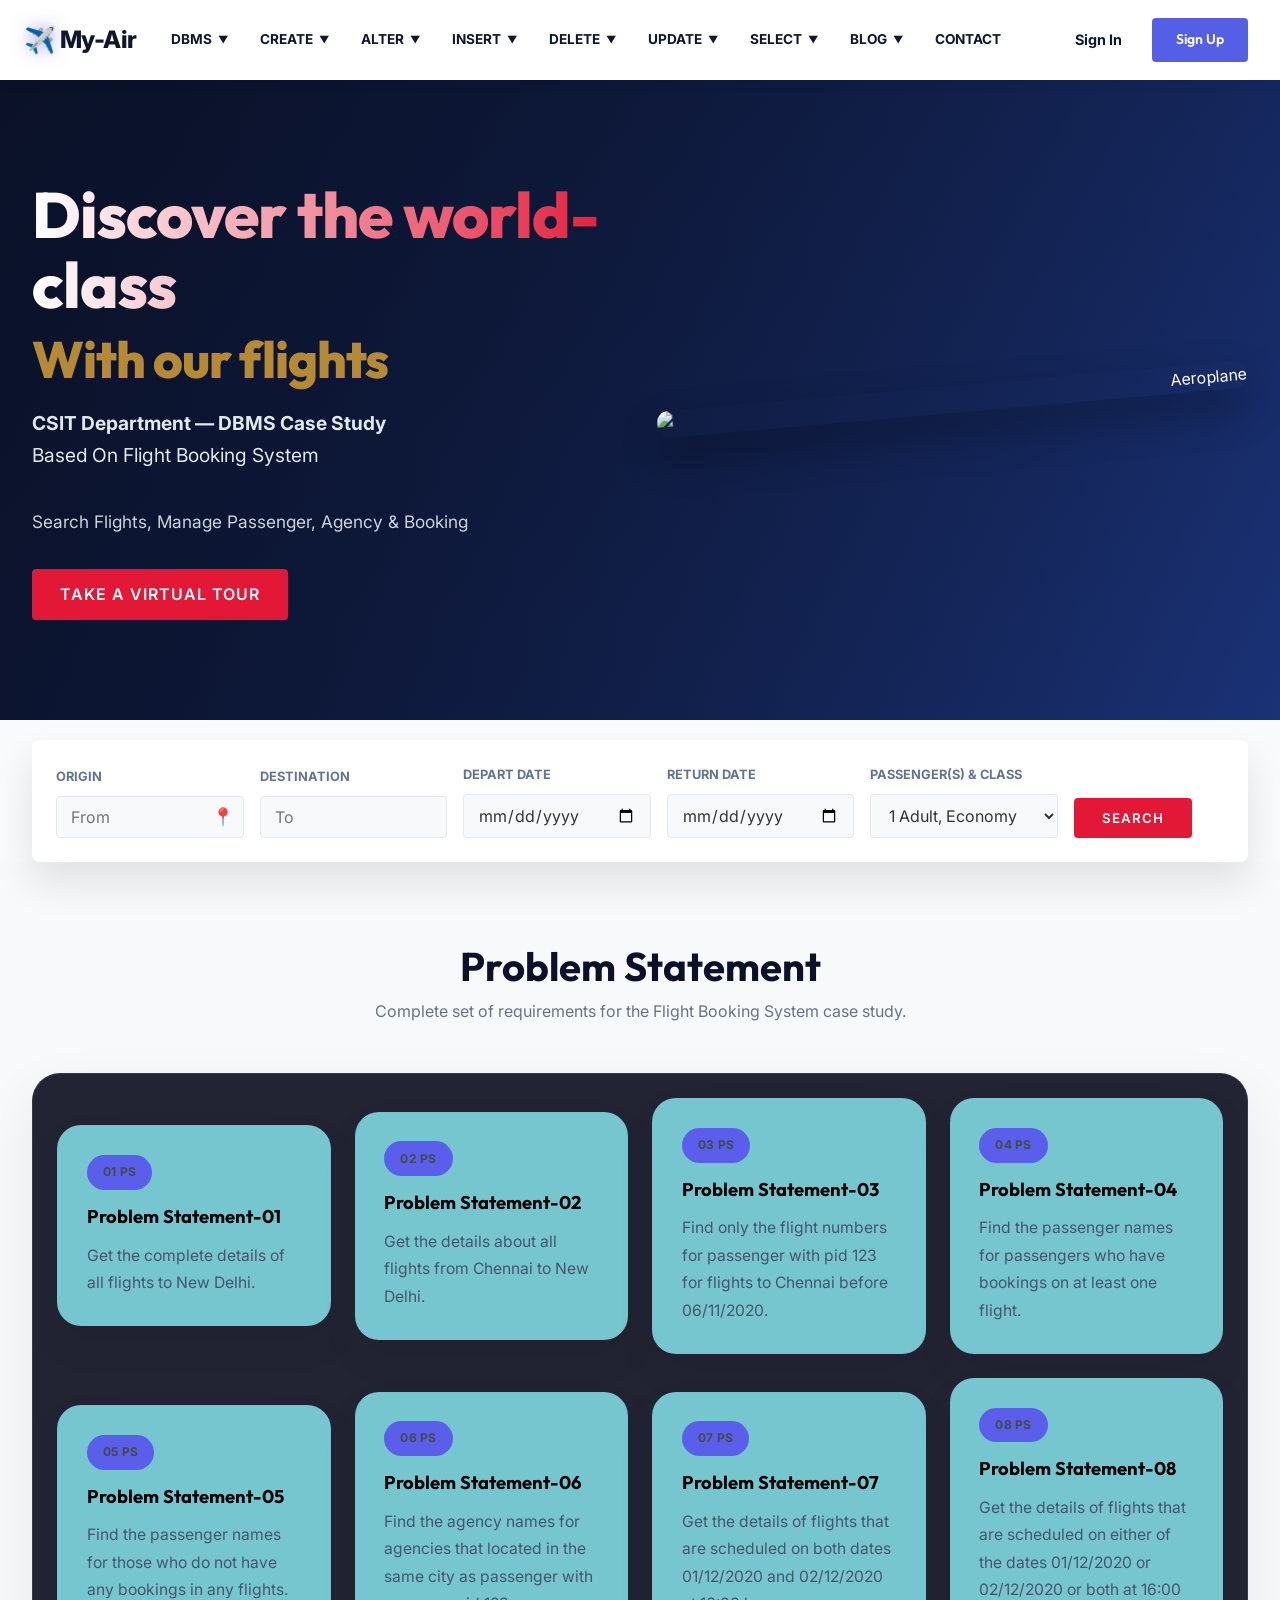
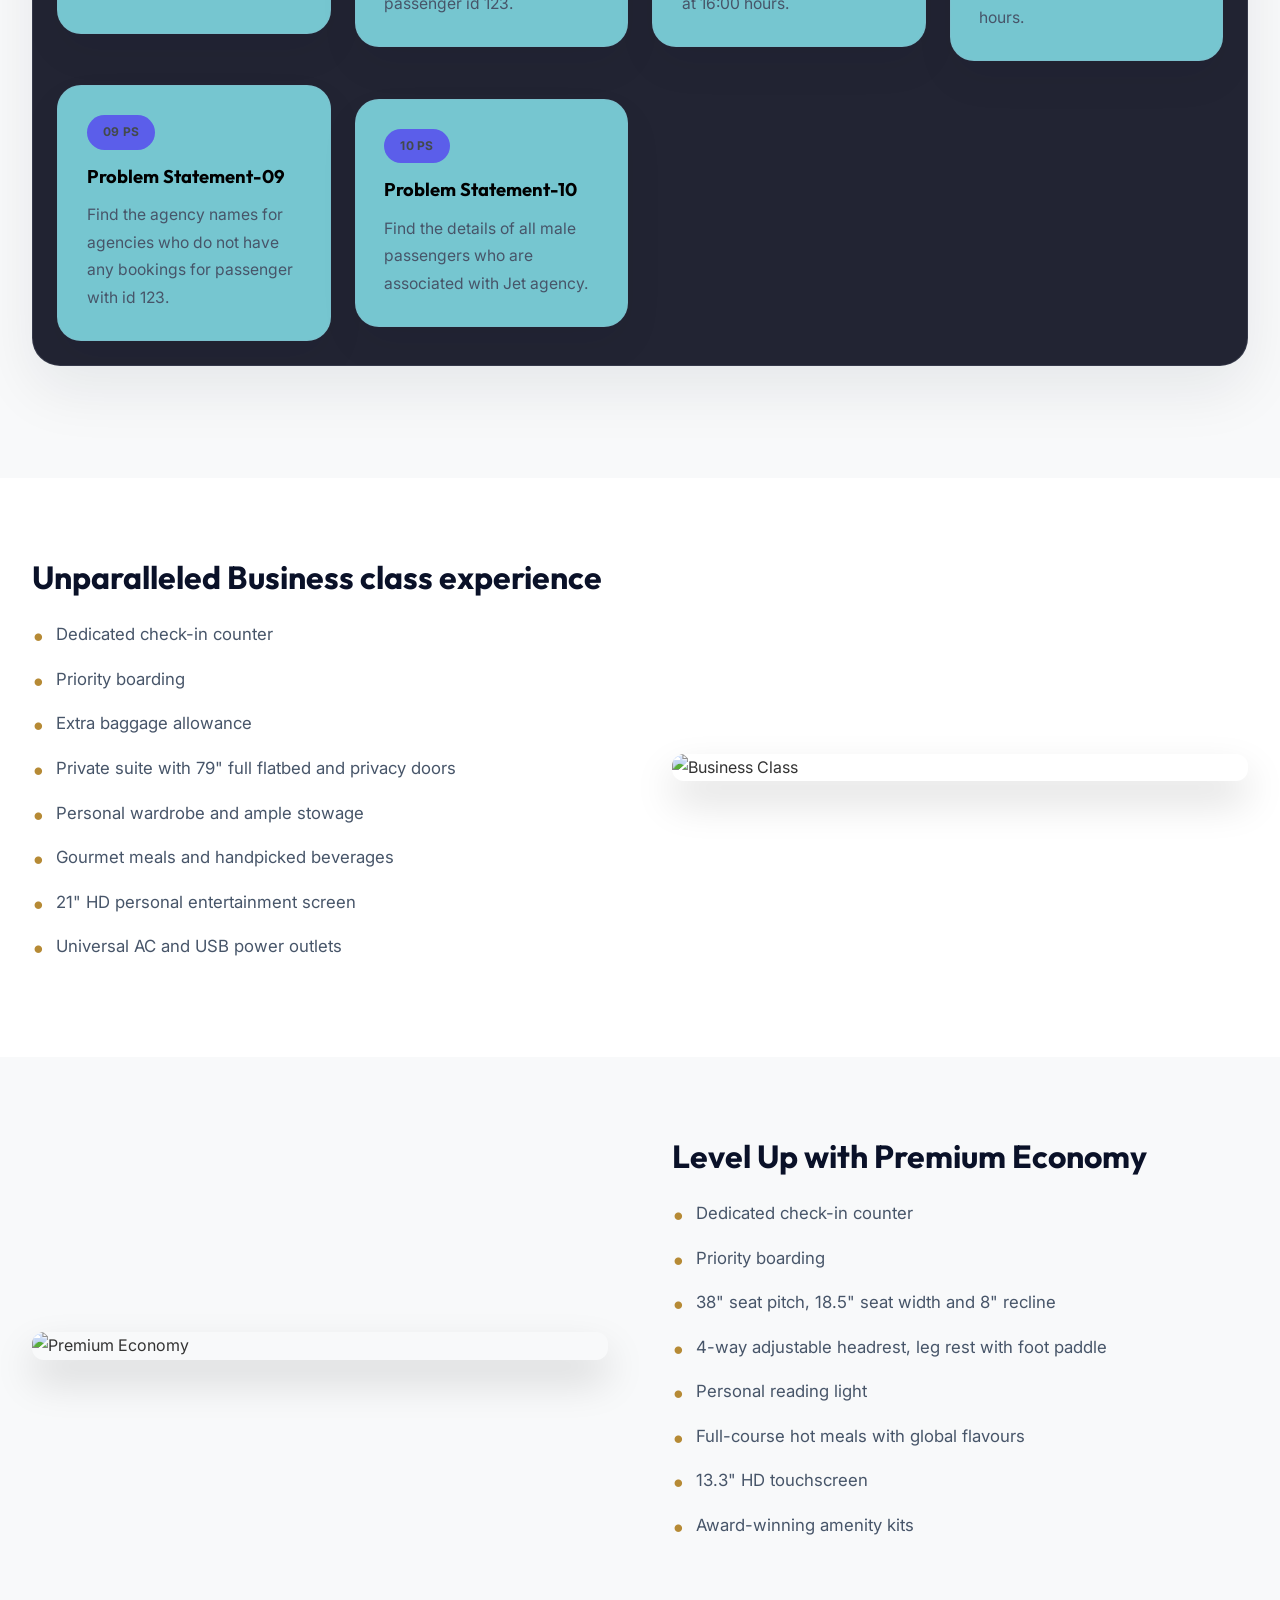
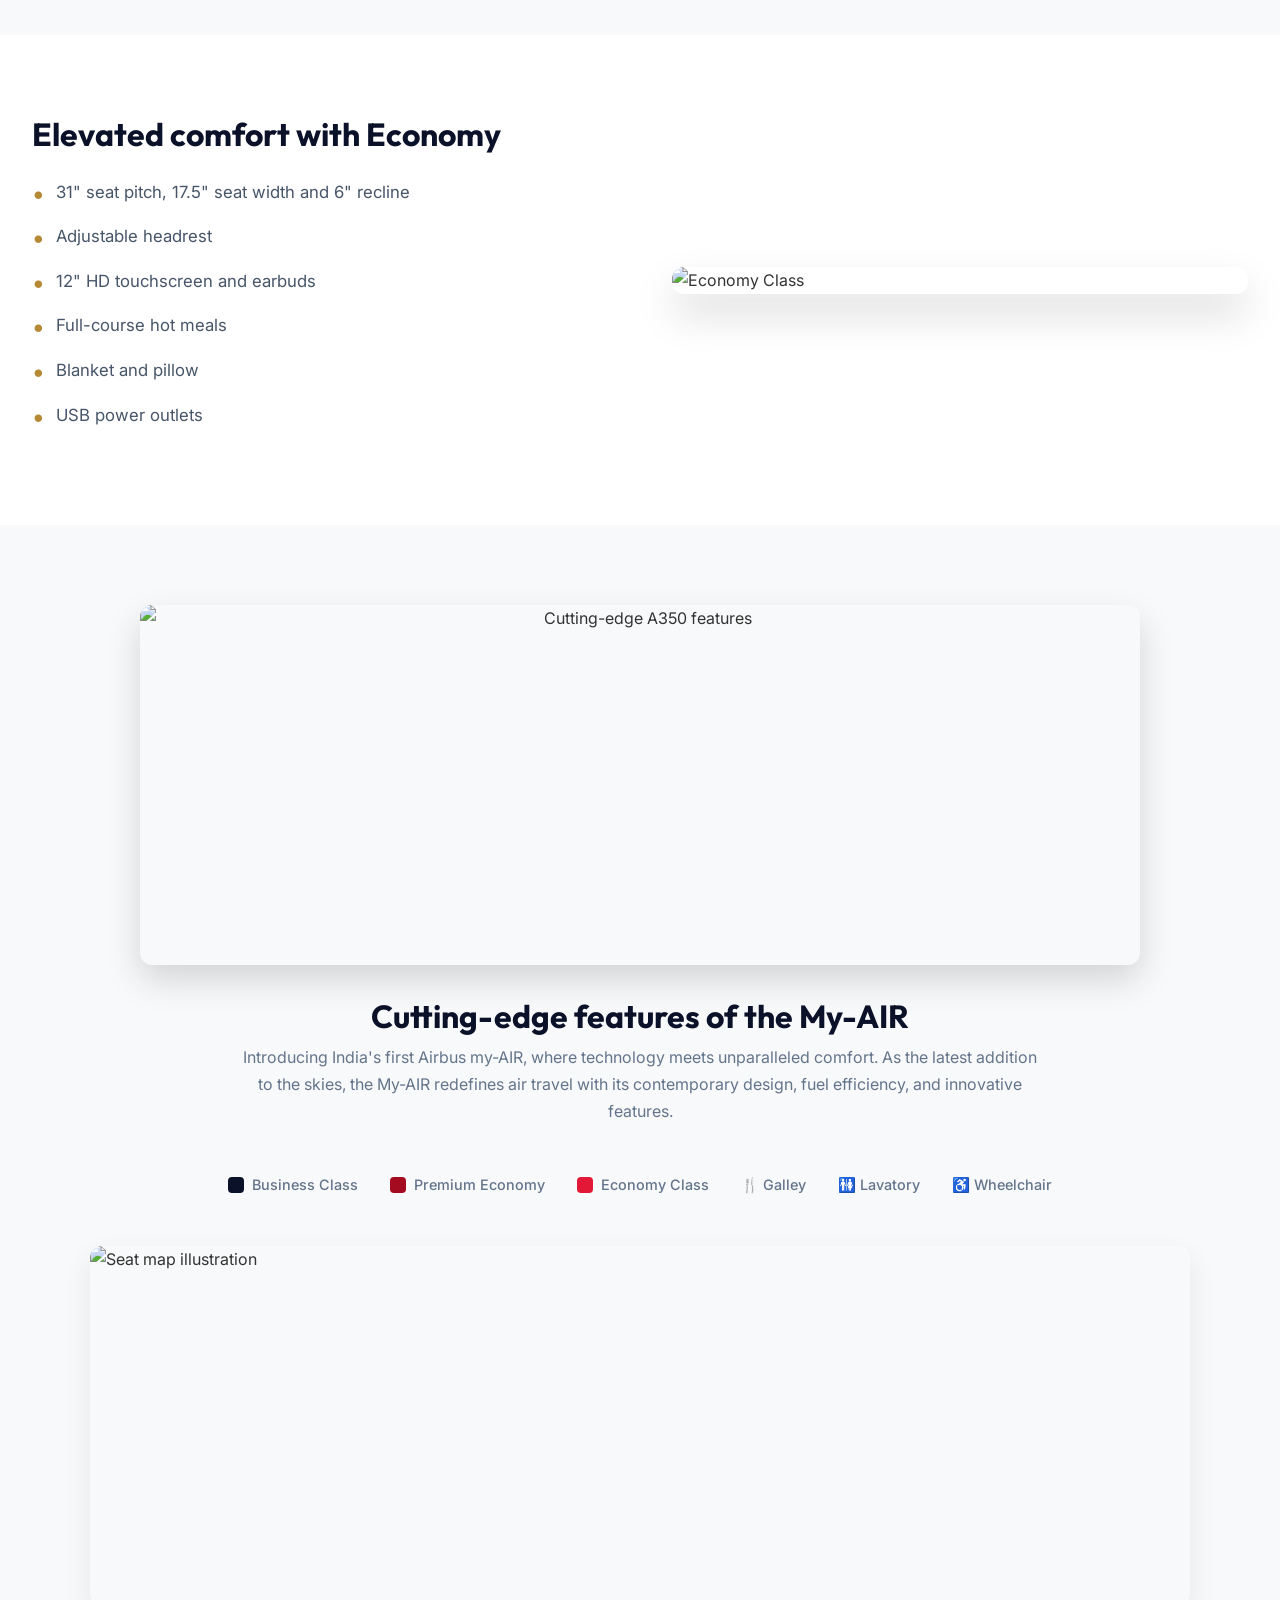
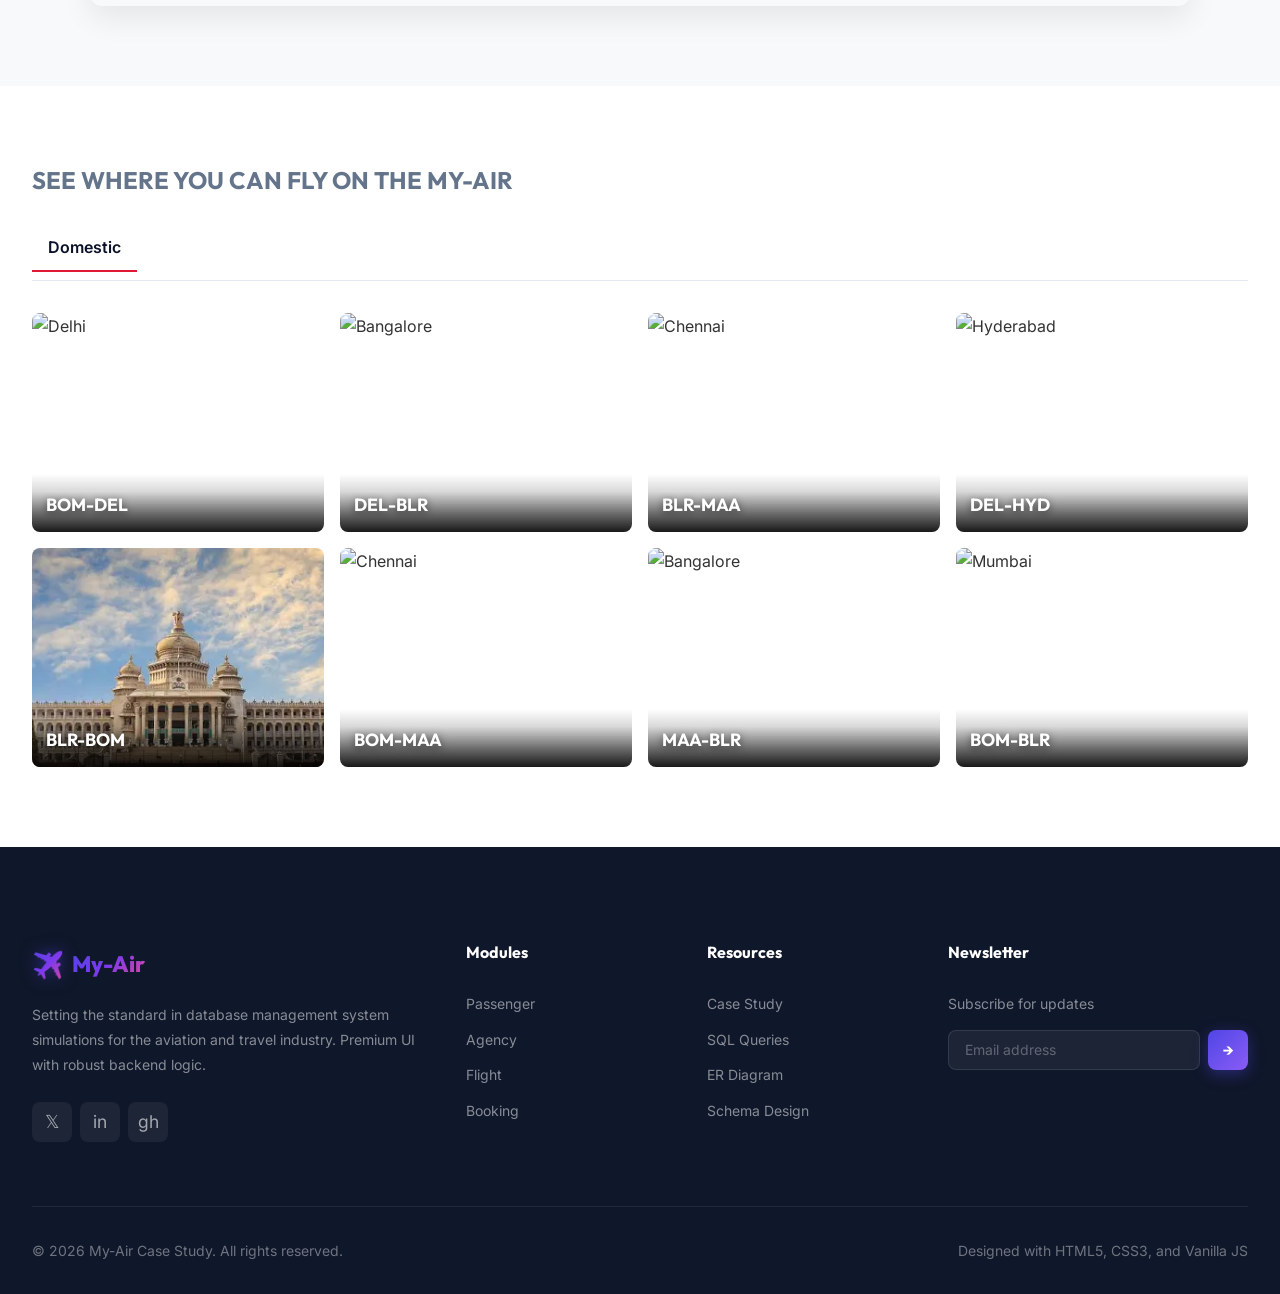
==== index.html @ 63dc267e "First commit" ====
<!DOCTYPE html>
<html lang="en" data-theme="light">

<head>
  <meta charset="UTF-8">
  <meta name="viewport" content="width=device-width, initial-scale=1.0">
  <title>Flight Booking Agency | Case Study</title>
  <meta name="description"
    content="A premium DBMS case study web application for Flight Booking through Agency Management System.">

  <!-- CSS -->
  <link rel="stylesheet" href="css/style.css">
  <link rel="stylesheet" href="css/animation.css">
  <link rel="stylesheet" href="css/darkmode.css">
  <link rel="stylesheet" href="css/csit.css">
  <link rel="stylesheet" href="css/airindia.css">

  <!-- Favicon placeholder -->
  <link rel="icon"
    href="data:image/svg+xml,<svg xmlns='http://www.w3.org/2000/svg' viewBox='0 0 100 100'><text y='.9em' font-size='90'>✈️</text></svg>">
</head>

<body>

  <!-- Loading Screen -->
  <div class="loading-screen">
    <div class="loader-airplane">✈️</div>
    <div class="loader-text typewriter">Initializing System...</div>
    <div class="loader-bar">
      <div class="loader-bar-fill"></div>
    </div>
  </div>

  <!-- Cursor Glow -->
  <div class="cursor-glow"></div>

  <!-- Toast Container -->
  <div id="toast-container" class="toast-container"></div>

  <!-- Navigation -->
  <nav class="navbar csit-navbar">
    <div class="nav-container">
      <a href="index.html" class="nav-logo">
        <span class="nav-logo-icon">✈️</span>
        <span>My-Air</span>
      </a>

          <!-- Hamburger -->
          <div class="nav-hamburger" style="filter: invert(1);">
            <span></span><span></span><span></span>
          </div>

          <ul class="nav-menu">
            <li class="nav-item">
              <a href="#" class="nav-link">DBMS <span class="arrow">▼</span></a>
              <div class="nav-dropdown">
                <a href="#case-study" class="dropdown-link">Case Study</a>
                <a href="#problem" class="dropdown-link">Problem Statement</a>
              </div>
            </li>
            <li class="nav-item">
              <a href="#" class="nav-link">CREATE <span class="arrow">▼</span></a>
              <div class="nav-dropdown">
                <a href="pages/passenger.html" class="dropdown-link">Create Passenger</a>
                <a href="pages/agency.html" class="dropdown-link">Create Agency</a>
                <a href="pages/flight.html" class="dropdown-link">Create Flight</a>
                <a href="pages/booking.html" class="dropdown-link">Create Booking</a>
              </div>
            </li>
            <li class="nav-item">
              <a href="#" class="nav-link">ALTER <span class="arrow">▼</span></a>
              <div class="nav-dropdown">
                <a href="pages/passenger.html" class="dropdown-link">Alter Passenger</a>
                <a href="pages/agency.html" class="dropdown-link">Alter Agency</a>
                <a href="pages/flight.html" class="dropdown-link">Alter Flight</a>
                <a href="pages/booking.html" class="dropdown-link">Alter Booking</a>
              </div>
            </li>
            <li class="nav-item">
              <a href="#" class="nav-link">INSERT <span class="arrow">▼</span></a>
              <div class="nav-dropdown">
                <a href="pages/passenger.html" class="dropdown-link">Insert Into Passenger</a>
                <a href="pages/agency.html" class="dropdown-link">Insert Into Agency</a>
                <a href="pages/flight.html" class="dropdown-link">Insert Into Flight</a>
                <a href="pages/booking.html" class="dropdown-link">Insert Into Booking</a>
              </div>
            </li>
            <li class="nav-item">
              <a href="#" class="nav-link">DELETE <span class="arrow">▼</span></a>
              <div class="nav-dropdown">
                <a href="pages/passenger.html" class="dropdown-link">Delete From Passenger</a>
                <a href="pages/agency.html" class="dropdown-link">Delete From Agency</a>
                <a href="pages/flight.html" class="dropdown-link">Delete From Flight</a>
                <a href="pages/booking.html" class="dropdown-link">Delete From Booking</a>
              </div>
            </li>
            <li class="nav-item">
              <a href="#" class="nav-link">UPDATE <span class="arrow">▼</span></a>
              <div class="nav-dropdown">
                <a href="pages/passenger.html" class="dropdown-link">Update Passenger</a>
                <a href="pages/agency.html" class="dropdown-link">Update Agency</a>
                <a href="pages/flight.html" class="dropdown-link">Update Flight</a>
                <a href="pages/booking.html" class="dropdown-link">Update Booking</a>
              </div>
            </li>
            <li class="nav-item">
              <a href="#" class="nav-link">SELECT <span class="arrow">▼</span></a>
              <div class="nav-dropdown">
                <a href="pages/passenger.html" class="dropdown-link">Select From Passenger</a>
                <a href="pages/agency.html" class="dropdown-link">Select From Agency</a>
                <a href="pages/flight.html" class="dropdown-link">Select From Flight</a>
                <a href="pages/booking.html" class="dropdown-link">Select From Booking</a>
              </div>
            </li>
            <li class="nav-item">
              <a href="#" class="nav-link">BLOG <span class="arrow">▼</span></a>
            </li>
            <li class="nav-item">
              <a href="pages/contact.html" class="nav-link">CONTACT</a>
            </li>
          </ul>

          <div class="nav-auth">
            <a href="pages/signin.html" class="auth-link">Sign In</a>
            <a href="pages/signup.html" class="btn btn-primary btn-sm" style="color: white">Sign Up</a>
          </div>
    </div>
  </nav>


  <!-- Air India A350 Hero Section -->
  <section id="home" class="ai-hero-wrapper" style="background: linear-gradient(135deg, #0A1128 0%, #1e3a8a 100%);">
    <div class="container ai-hero-inner fade-in-up"
      style="display: flex; align-items: center; justify-content: space-between; flex-wrap: wrap; gap: 2rem;">
      <div style="flex: 1; min-width: 300px;">
        <h1 class="ai-hero-title">
          <span class="highlight-text">Discover the world-class</span> <br>
          <span style="color: var(--ai-gold); font-size: 0.8em;">With our flights</span>
        </h1>
        <p id="case-study" class="ai-hero-subtitle" style="margin-bottom: 2rem; color: #E2E8F0;">
          <strong>CSIT Department — DBMS Case Study</strong><br>
          Based On Flight Booking System<br><br>
          <span style="font-size: 0.9em; opacity: 0.9;">Search Flights, Manage Passenger, Agency & Booking</span>
        </p>
        <a href="#seat-map-section" class="ai-btn">Take A Virtual Tour</a>
      </div>

      <div style="flex: 1; min-width: 300px; text-align: right;">
        <!-- Aeroplane Photo Added explicitly in the section below navbar -->
        <img src="https://media.istockphoto.com/id/1714990127/photo/big-airplane-leaves-the-ground-in-the-sky-at-sunset.webp?a=1&b=1&s=612x612&w=0&k=20&c=0Y72SIqWbdyuIpw2l36yD3AfamZCb1u0H2mFgq34qwQ="
          alt="Aeroplane"
          style="width: 100%; max-width: 600px; border-radius: 12px; box-shadow: 0 20px 40px rgba(0,0,0,0.3); transform: rotate(-5deg); transition: transform 0.5s ease;"
          onmouseover="this.style.transform='rotate(0deg) scale(1.05)';"
          onmouseout="this.style.transform='rotate(-5deg) scale(1)';">
      </div>
    </div>
  </section>

  <!-- Flight Search Widget -->
  <section style="position: relative; z-index: 10;">
    <div class="container">
      <div class="ai-search-widget reveal">
        <form id="flight-search" class="ai-search-form"
          onsubmit="event.preventDefault(); App.showToast('Searching flights...', 'info')">
          <div class="ai-search-field">
            <label>Origin</label>
            <div style="position: relative; display: flex; align-items: center;">
              <input list="city-options" id="origin-input" placeholder="From" required style="width: 100%;">
              <button type="button" onclick="document.getElementById('origin-input').value = 'Bhopal';"
                style="position: absolute; right: 10px; background: none; border: none; font-size: 1.1rem; cursor: pointer; color: var(--ai-red);"
                title="Set common location">📍</button>
            </div>
          </div>
          <div class="ai-search-field">
            <label>Destination</label>
            <input list="city-options" id="destination-input" placeholder="To" required style="width: 100%;">
          </div>
          <datalist id="city-options">
            <option value="Bhopal"></option>
            <option value="Mumbai"></option>
            <option value="Delhi"></option>
            <option value="Chennai"></option>
            <option value="Indore"></option>
            <option value="Kolkata"></option>
            <option value="Hyderabad"></option>
          </datalist>
          <div class="ai-search-field">
            <label>Depart Date</label>
            <input type="date" required>
          </div>
          <div class="ai-search-field">
            <label>Return Date</label>
            <input type="date">
          </div>
          <div class="ai-search-field">
            <label>Passenger(s) & Class</label>
            <select required>
              <option value="">1 Adult, Economy</option>
              <option value="PE">1 Adult, Premium Economy</option>
              <option value="BC">1 Adult, Business</option>
            </select>
          </div>
          <div class="ai-search-field" style="flex: 0 0 auto;">
            <button type="submit" class="ai-btn">Search</button>
          </div>
        </form>
      </div>
    </div>
  </section>

  <!-- Problem Statement -->
  <section id="problem" class="ai-section bg-light">
    <div class="container">
      <div class="ps-header reveal">
        <h2>Problem Statement</h2>
        <p style="color: #64748B;">Complete set of requirements for the Flight Booking System case study.</p>
      </div>

      <div class="reveal reveal-scale problem-card hover-scale" style="margin: 2rem 0;">
        <div class="problem-card-grid">
          <div class="problem-card-box hover-scale">
            <div class="problem-card-pill">01 PS</div>
            <h4>Problem Statement-01</h4>
            <p>Get the complete details of all flights to New Delhi.</p>
          </div>

          <div class="problem-card-box hover-scale">
            <div class="problem-card-pill">02 PS</div>
            <h4>Problem Statement-02</h4>
            <p>Get the details about all flights from Chennai to New Delhi.</p>
          </div>

          <div class="problem-card-box hover-scale">
            <div class="problem-card-pill">03 PS</div>
            <h4>Problem Statement-03</h4>
            <p>Find only the flight numbers for passenger with pid 123 for flights to Chennai before 06/11/2020.</p>
          </div>

          <div class="problem-card-box hover-scale">
            <div class="problem-card-pill">04 PS</div>
            <h4>Problem Statement-04</h4>
            <p>Find the passenger names for passengers who have bookings on at least one flight.</p>
          </div>

          <div class="problem-card-box hover-scale">
            <div class="problem-card-pill">05 PS</div>
            <h4>Problem Statement-05</h4>
            <p>Find the passenger names for those who do not have any bookings in any flights.</p>
          </div>

          <div class="problem-card-box hover-scale">
            <div class="problem-card-pill">06 PS</div>
            <h4>Problem Statement-06</h4>
            <p>Find the agency names for agencies that located in the same city as passenger with passenger id 123.</p>
          </div>

          <div class="problem-card-box hover-scale">
            <div class="problem-card-pill">07 PS</div>
            <h4>Problem Statement-07</h4>
            <p>Get the details of flights that are scheduled on both dates 01/12/2020 and 02/12/2020 at 16:00 hours.</p>
          </div>

          <div class="problem-card-box hover-scale">
            <div class="problem-card-pill">08 PS</div>
            <h4>Problem Statement-08</h4>
            <p>Get the details of flights that are scheduled on either of the dates 01/12/2020 or 02/12/2020 or both at 16:00 hours.</p>
          </div>

          <div class="problem-card-box hover-scale">
            <div class="problem-card-pill">09 PS</div>
            <h4>Problem Statement-09</h4>
            <p>Find the agency names for agencies who do not have any bookings for passenger with id 123.</p>
          </div>

          <div class="problem-card-box hover-scale">
            <div class="problem-card-pill">10 PS</div>
            <h4>Problem Statement-10</h4>
            <p>Find the details of all male passengers who are associated with Jet agency.</p>
          </div>
        </div>
      </div>
    </div>
  </section>

  <!-- Business Class Experience -->
  <section class="ai-section">
    <div class="container">
      <div class="exp-row reveal">
        <div class="exp-content">
          <h3>Unparalleled Business class experience</h3>
          <ul class="exp-list">
            <li>Dedicated check-in counter</li>
            <li>Priority boarding</li>
            <li>Extra baggage allowance</li>
            <li>Private suite with 79" full flatbed and privacy doors</li>
            <li>Personal wardrobe and ample stowage</li>
            <li>Gourmet meals and handpicked beverages</li>
            <li>21" HD personal entertainment screen</li>
            <li>Universal AC and USB power outlets</li>
          </ul>
        </div>
        <div class="exp-image hover-scale">
          <img src="https://images.unsplash.com/photo-1739611216827-feb53c7b49dd?w=600&auto=format&fit=crop&q=60&ixlib=rb-4.1.0&ixid=M3wxMjA3fDB8MHxzZWFyY2h8MTh8fGJ1c3NpbmVzcyUyMGNsYXNzJTIwaW1hZ2UlMjBmbGlnaHQlMjBmcmVlfGVufDB8MHwwfHx8MA%3D%3D"
            alt="Business Class">
        </div>
      </div>
    </div>
  </section>

  <!-- Premium Economy Experience -->
  <section class="ai-section bg-light">
    <div class="container">
      <div class="exp-row reverse reveal">
        <div class="exp-content">
          <h3>Level Up with Premium Economy</h3>
          <ul class="exp-list">
            <li>Dedicated check-in counter</li>
            <li>Priority boarding</li>
            <li>38" seat pitch, 18.5" seat width and 8" recline</li>
            <li>4-way adjustable headrest, leg rest with foot paddle</li>
            <li>Personal reading light</li>
            <li>Full-course hot meals with global flavours</li>
            <li>13.3" HD touchscreen</li>
            <li>Award-winning amenity kits</li>
          </ul>
        </div>
        <div class="exp-image hover-scale">
          <img src="https://images.unsplash.com/photo-1778432195266-4491fc66d1ca?w=600&auto=format&fit=crop&q=60&ixlib=rb-4.1.0&ixid=M3wxMjA3fDB8MHxzZWFyY2h8NzJ8fHByZW1pdW0lMjBlY29ub215JTIwY2xhc3MlMjBpbWFnZSUyMGZsaWdodCUyMGZyZWV8ZW58MHwwfDB8fHww"
            alt="Premium Economy">
        </div>
      </div>
    </div>
  </section>

  <!-- Economy Experience -->
  <section class="ai-section">
    <div class="container">
      <div class="exp-row reveal">
        <div class="exp-content">
          <h3>Elevated comfort with Economy</h3>
          <ul class="exp-list">
            <li>31" seat pitch, 17.5" seat width and 6" recline</li>
            <li>Adjustable headrest</li>
            <li>12" HD touchscreen and earbuds</li>
            <li>Full-course hot meals</li>
            <li>Blanket and pillow</li>
            <li>USB power outlets</li>
          </ul>
        </div>
        <div class="exp-image hover-scale">
          <img src="https://images.unsplash.com/photo-1624735490219-a400e17449dc?w=600&auto=format&fit=crop&q=60&ixlib=rb-4.1.0&ixid=M3wxMjA3fDB8MHxzZWFyY2h8MTZ8fGVjb25vbXklMjBjbGFzcyUyMGltYWdlJTIwZmxpZ2h0JTIwZnJlZXxlbnwwfDB8MHx8fDA%3D"
            alt="Economy Class">
        </div>
      </div>
    </div>
  </section>

  <!-- Seat Map -->
  <section id="seat-map-section" class="ai-section bg-light">
    <div class="container">
      <div class="seat-map-preview reveal" style="text-align: center; margin-bottom: 2rem;">
        <img src="https://media.istockphoto.com/id/530089923/photo/landing-airplane.webp?a=1&b=1&s=612x612&w=0&k=20&c=1QH3-XCD51wElKVDMQ3b8jAs3jiEkxHiyZlE70KnhoQ="
          alt="Cutting-edge A350 features"
          class="seat-map-preview-img">
      </div>

      <div class="ps-header reveal">
        <h2 style="font-size: 2rem;">Cutting-edge features of the My-AIR</h2>
        <p style="max-width: 800px; margin: 0 auto; color: #64748B;">Introducing India's first Airbus my-AIR, where
          technology meets unparalleled comfort. As the latest addition to the skies, the My-AIR redefines air travel with
          its contemporary design, fuel efficiency, and innovative features.</p>
      </div>

      <div class="seat-map-legend reveal">
        <div class="legend-item">
          <div class="legend-color" style="background: #0A1128"></div> Business Class
        </div>
        <div class="legend-item">
          <div class="legend-color" style="background: #A50B20"></div> Premium Economy
        </div>
        <div class="legend-item">
          <div class="legend-color" style="background: #E31837"></div> Economy Class
        </div>
        <div class="legend-item">🍴 Galley</div>
        <div class="legend-item">🚻 Lavatory</div>
        <div class="legend-item">♿ Wheelchair</div>
      </div>
      <img src="https://images.pexels.com/photos/23848586/pexels-photo-23848586.jpeg" alt="Seat map illustration" class="seat-map-legend-image">
    </div>
  </section>

  <!-- Destinations -->
  <section class="ai-section">
    <div class="container">
      <h3 style="font-size: 1.5rem; color: #64748B; text-transform: uppercase; margin-bottom: 2rem;" class="reveal">See
        where you can fly on the MY-AIR</h3>

      <div class="dest-tabs reveal">
      
        <div class="dest-tab active">Domestic</div>
      </div>

      <div class="dest-grid">
        <div class="dest-card reveal reveal-delay-1">
          <img src="https://images.unsplash.com/photo-1587474260584-136574528ed5?q=80&w=2070&auto=format&fit=crop"
            alt="Delhi">
          <div class="dest-info">
            <h4>BOM-DEL</h4>
          </div>
        </div>
        <div class="dest-card reveal reveal-delay-2">
          <img src="https://images.unsplash.com/photo-1595815771614-ade9d652a65d?q=80&w=2070&auto=format&fit=crop"
            alt="Bangalore">
          <div class="dest-info">
            <h4>DEL-BLR</h4>
          </div>
        </div>
        <div class="dest-card reveal reveal-delay-3">
          <img src="https://images.unsplash.com/photo-1582510003544-4d00b7f74220?q=80&w=2070&auto=format&fit=crop"
            alt="Chennai">
          <div class="dest-info">
            <h4>BLR-MAA</h4>
          </div>
        </div>
        <div class="dest-card reveal reveal-delay-4">
          <img src="https://images.unsplash.com/photo-1512453979798-5ea266f8880c?q=80&w=2070&auto=format&fit=crop"
            alt="Hyderabad">
          <div class="dest-info">
            <h4>DEL-HYD</h4>
          </div>
        </div>
        <div class="dest-card reveal reveal-delay-1">
          <img src="[data-uri]"
            alt="Mumbai">
          <div class="dest-info">
            <h4>BLR-BOM</h4>
          </div>
        </div>
        <div class="dest-card reveal reveal-delay-2">
          <img src="https://th.bing.com/th/id/OIP.kia39rDYbrq0EMUonIkdYwHaFq?w=223&h=180&c=7&r=0&o=7&dpr=1.3&pid=1.7&rm=3"
            alt="Chennai">
          <div class="dest-info">
            <h4>BOM-MAA</h4>
          </div>
        </div>
        <div class="dest-card reveal reveal-delay-3">
          <img src="https://images.unsplash.com/photo-1582510003544-4d00b7f74220?q=80&w=2070&auto=format&fit=crop"
            alt="Bangalore">
          <div class="dest-info">
            <h4>MAA-BLR</h4>
          </div>
        </div>
        <div class="dest-card reveal reveal-delay-4">
          <img src="https://images.unsplash.com/photo-1512453979798-5ea266f8880c?q=80&w=2070&auto=format&fit=crop"
            alt="Mumbai">
          <div class="dest-info">
            <h4>BOM-BLR</h4>
          </div>
        </div>
      </div>
    </div>
  </section>
  <!-- Footer -->
  <footer class="footer">
    <div class="container">
      <div class="footer-grid">
        <div class="footer-brand">
          <a href="index.html" class="nav-logo">
            <span class="nav-logo-icon">✈️</span>
            <span>My-Air</span>
          </a>
          <p>Setting the standard in database management system simulations for the aviation and travel industry.
            Premium UI with robust backend logic.</p>
          <div class="footer-social">
            <a href="#" class="social-icon">𝕏</a>
            <a href="#" class="social-icon">in</a>
            <a href="#" class="social-icon">gh</a>
          </div>
        </div>

        <div class="footer-column">
          <h4>Modules</h4>
          <a href="pages/passenger.html">Passenger</a>
          <a href="pages/agency.html">Agency</a>
          <a href="pages/flight.html">Flight</a>
          <a href="pages/booking.html">Booking</a>
        </div>

        <div class="footer-column">
          <h4>Resources</h4>
          <a href="#case-study">Case Study</a>
          <a href="pages/queries.html">SQL Queries</a>
          <a href="#">ER Diagram</a>
          <a href="#">Schema Design</a>
        </div>

        <div class="footer-column">
          <h4>Newsletter</h4>
          <a href="#">Subscribe for updates</a>
          <form class="footer-newsletter mt-1"
            onsubmit="event.preventDefault(); App.showToast('Subscribed successfully!')">
            <input type="email" placeholder="Email address" required>
            <button type="submit" class="btn btn-primary btn-icon">→</button>
          </form>
        </div>
      </div>

      <div class="footer-bottom">
        <div>&copy; 2026 My-Air Case Study. All rights reserved.</div>
        <div>Designed with HTML5, CSS3, and Vanilla JS</div>
      </div>
    </div>
  </footer>

  <!-- Scripts -->
  <script src="js/database.js"></script>
  <script src="js/theme.js"></script>
  <script src="js/animation.js"></script>
  <script src="js/app.js"></script>
</body>

</html>
---- css/style.css ----
/* ============================================================
   FLIGHT BOOKING THROUGH AGENCY MANAGEMENT SYSTEM
   Core Stylesheet — Design System & Layout
   ============================================================ */

/* ── Google Fonts ───────────────────────────────────────────── */
@import url('https://fonts.googleapis.com/css2?family=Inter:wght@300;400;500;600;700;800;900&family=Outfit:wght@300;400;500;600;700;800;900&family=JetBrains+Mono:wght@400;500;600&display=swap');

/* ── CSS Custom Properties (Design Tokens) ─────────────────── */
:root {
  /* Primary Palette */
  --primary:        #4F46E5;
  --primary-light:  #6366F1;
  --primary-dark:   #4338CA;
  --secondary:      #6366F1;
  --accent:         #8B5CF6;
  --accent-light:   #A78BFA;

  /* Neutrals */
  --dark:           #0F172A;
  --dark-800:       #1E293B;
  --dark-700:       #334155;
  --dark-600:       #475569;
  --dark-500:       #64748B;
  --light:          #FFFFFF;
  --light-100:      #F8FAFC;
  --light-200:      #F1F5F9;
  --light-300:      #E2E8F0;
  --light-400:      #CBD5E1;

  /* Semantic Colors */
  --success:        #10B981;
  --warning:        #F59E0B;
  --danger:         #EF4444;
  --info:           #3B82F6;

  /* Gradients */
  --gradient-primary: linear-gradient(135deg, #4F46E5 0%, #8B5CF6 100%);
  --gradient-hero:    linear-gradient(135deg, #0F172A 0%, #1E293B 40%, #312E81 100%);
  --gradient-card:    linear-gradient(135deg, rgba(99,102,241,0.1) 0%, rgba(139,92,246,0.05) 100%);
  --gradient-glow:    linear-gradient(135deg, #4F46E5 0%, #7C3AED 50%, #EC4899 100%);
  --gradient-mesh:    radial-gradient(at 20% 80%, rgba(79,70,229,0.3) 0%, transparent 50%),
                      radial-gradient(at 80% 20%, rgba(139,92,246,0.2) 0%, transparent 50%),
                      radial-gradient(at 50% 50%, rgba(99,102,241,0.1) 0%, transparent 70%);

  /* Glass Effect */
  --glass-bg:         rgba(255,255,255,0.08);
  --glass-border:     rgba(255,255,255,0.12);
  --glass-shadow:     0 8px 32px rgba(0,0,0,0.12);
  --glass-blur:       blur(20px);

  /* Typography */
  --font-primary:   'Outfit', sans-serif;
  --font-body:      'Inter', sans-serif;
  --font-mono:      'JetBrains Mono', monospace;

  /* Font Sizes (clamp for fluid typography) */
  --fs-hero:   clamp(2.5rem, 5vw, 5rem);
  --fs-h1:     clamp(2rem, 4vw, 3.5rem);
  --fs-h2:     clamp(1.6rem, 3vw, 2.5rem);
  --fs-h3:     clamp(1.25rem, 2vw, 1.75rem);
  --fs-h4:     1.25rem;
  --fs-body:   1rem;
  --fs-sm:     0.875rem;
  --fs-xs:     0.75rem;

  /* Spacing */
  --space-xs:  0.25rem;
  --space-sm:  0.5rem;
  --space-md:  1rem;
  --space-lg:  1.5rem;
  --space-xl:  2rem;
  --space-2xl: 3rem;
  --space-3xl: 4rem;
  --space-4xl: 6rem;

  /* Border Radius */
  --radius-sm:   8px;
  --radius-md:   12px;
  --radius-lg:   16px;
  --radius-xl:   24px;
  --radius-full: 9999px;

  /* Shadows */
  --shadow-sm:   0 1px 3px rgba(0,0,0,0.08), 0 1px 2px rgba(0,0,0,0.06);
  --shadow-md:   0 4px 6px rgba(0,0,0,0.07), 0 2px 4px rgba(0,0,0,0.06);
  --shadow-lg:   0 10px 15px rgba(0,0,0,0.1), 0 4px 6px rgba(0,0,0,0.05);
  --shadow-xl:   0 20px 25px rgba(0,0,0,0.1), 0 8px 10px rgba(0,0,0,0.04);
  --shadow-glow: 0 0 30px rgba(79,70,229,0.3);

  /* Transitions */
  --transition-fast:   150ms cubic-bezier(0.4, 0, 0.2, 1);
  --transition-normal: 300ms cubic-bezier(0.4, 0, 0.2, 1);
  --transition-slow:   500ms cubic-bezier(0.4, 0, 0.2, 1);
  --transition-spring: 500ms cubic-bezier(0.34, 1.56, 0.64, 1);

  /* Z-index Scale */
  --z-base:     1;
  --z-dropdown: 100;
  --z-sticky:   200;
  --z-fixed:    300;
  --z-modal:    400;
  --z-toast:    500;
  --z-loading:  600;

  /* Layout */
  --container-max: 1280px;
  --nav-height:    72px;

  /* Theme-specific (Light - default) */
  --bg-primary:    #F8FAFC;
  --bg-secondary:  #FFFFFF;
  --bg-tertiary:   #F1F5F9;
  --text-primary:  #0F172A;
  --text-secondary:#475569;
  --text-tertiary: #94A3B8;
  --border-color:  #E2E8F0;
  --card-bg:       #FFFFFF;
  --input-bg:      #F8FAFC;
}

/* ── Reset & Base ──────────────────────────────────────────── */
*, *::before, *::after {
  margin: 0;
  padding: 0;
  box-sizing: border-box;
}

html {
  scroll-behavior: smooth;
  -webkit-font-smoothing: antialiased;
  -moz-osx-font-smoothing: grayscale;
  font-size: 16px;
}

body {
  font-family: var(--font-body);
  background: var(--bg-primary);
  color: var(--text-primary);
  line-height: 1.7;
  min-height: 100vh;
  overflow-x: hidden;
  transition: background var(--transition-normal), color var(--transition-normal);
}

a {
  color: inherit;
  text-decoration: none;
  transition: color var(--transition-fast);
}

img {
  max-width: 100%;
  display: block;
}

ul, ol { list-style: none; }

button {
  font-family: inherit;
  cursor: pointer;
  border: none;
  outline: none;
  background: none;
}

input, select, textarea {
  font-family: inherit;
  border: none;
  outline: none;
  background: none;
}

h1, h2, h3, h4, h5, h6 {
  font-family: var(--font-primary);
  font-weight: 700;
  line-height: 1.2;
  color: var(--text-primary);
}

/* ── Container ─────────────────────────────────────────────── */
.container {
  max-width: var(--container-max);
  margin: 0 auto;
  padding: 0 var(--space-xl);
  width: 100%;
}

/* ── Loading Screen ────────────────────────────────────────── */
.loading-screen {
  position: fixed;
  inset: 0;
  background: var(--dark);
  display: flex;
  flex-direction: column;
  align-items: center;
  justify-content: center;
  z-index: var(--z-loading);
  transition: opacity 0.6s, visibility 0.6s;
}

.loading-screen.hidden {
  opacity: 0;
  visibility: hidden;
  pointer-events: none;
}

.loader-airplane {
  font-size: 3rem;
  animation: loaderFly 2s ease-in-out infinite;
}

@keyframes loaderFly {
  0%, 100% { transform: translateX(-30px) rotate(-5deg); }
  50%      { transform: translateX(30px) rotate(5deg); }
}

.loader-text {
  color: var(--light);
  font-family: var(--font-primary);
  font-size: var(--fs-h4);
  margin-top: var(--space-lg);
  letter-spacing: 2px;
  text-transform: uppercase;
}

.loader-bar {
  width: 200px;
  height: 3px;
  background: var(--dark-700);
  border-radius: var(--radius-full);
  margin-top: var(--space-lg);
  overflow: hidden;
}

.loader-bar-fill {
  width: 0%;
  height: 100%;
  background: var(--gradient-primary);
  border-radius: var(--radius-full);
  animation: loaderProgress 2s ease-in-out forwards;
}

@keyframes loaderProgress {
  to { width: 100%; }
}

/* ── Navigation ────────────────────────────────────────────── */
.navbar {
  position: fixed;
  top: 0;
  left: 0;
  right: 0;
  height: var(--nav-height);
  z-index: var(--z-sticky);
  transition: all var(--transition-normal);
  display: flex;
  align-items: center;
}

.navbar.scrolled {
  background: rgba(15, 23, 42, 0.85);
  backdrop-filter: blur(20px);
  -webkit-backdrop-filter: blur(20px);
  border-bottom: 1px solid rgba(255,255,255,0.06);
  box-shadow: 0 4px 30px rgba(0,0,0,0.15);
}

.nav-container {
  max-width: var(--container-max);
  margin: 0 auto;
  padding: 0 var(--space-xl);
  width: 100%;
  display: flex;
  gap: 20px;
  align-items: center;
  justify-content: space-between;
}

.nav-logo {
  display: flex;
  align-items: center;
  gap: var(--space-sm);
  font-family: var(--font-primary);
  font-weight: 800;
  font-size: 1.4rem;
  color: var(--light);
  text-decoration: none;
  z-index: var(--z-fixed);
}

/* Slight left offset for project-specific navbar variant */
.csit-navbar .nav-logo {
  margin-left: -8px;
  transition: transform var(--transition-fast);
  gap: 4px;
}

.nav-auth {
  display: flex;
  align-items: center;
  gap: 10px;
}

.nav-auth .auth-link {
  color: rgba(255,255,255,0.85);
  padding: 6px 10px;
  border-radius: 8px;
  font-weight: 600;
  transition: background var(--transition-fast), color var(--transition-fast), transform var(--transition-fast);
}
.nav-auth .auth-link:hover {
  background: rgba(255,255,255,0.06);
  color: var(--light);
  transform: translateY(-2px);
}

.nav-auth .btn-sm {
  padding: 6px 14px;
}

.nav-logo-icon {
  font-size: 1.6rem;
  filter: drop-shadow(0 0 8px rgba(79,70,229,0.5));
}

.nav-logo span {
  background: var(--gradient-glow);
  -webkit-background-clip: text;
  -webkit-text-fill-color: transparent;
  background-clip: text;
}

.nav-menu {
  display: flex;
  align-items: center;
  gap: var(--space-xs);
}

.nav-item {
  position: relative;
}

.nav-link {
  display: flex;
  align-items: center;
  gap: 6px;
  padding: 8px 16px;
  color: rgba(255,255,255,0.8);
  font-size: var(--fs-sm);
  font-weight: 500;
  border-radius: var(--radius-sm);
  transition: all var(--transition-fast);
  white-space: nowrap;
  text-decoration: none;
}

.nav-link:hover {
  color: var(--light);
  background: rgba(255,255,255,0.08);
}

.nav-link .arrow {
  font-size: 10px;
  transition: transform var(--transition-fast);
}

.nav-item:hover .arrow {
  transform: rotate(180deg);
}

/* Dropdown Menus */
.nav-dropdown {
  position: absolute;
  top: calc(100% + 8px);
  left: 0;
  min-width: 220px;
  background: rgba(15, 23, 42, 0.95);
  backdrop-filter: blur(20px);
  -webkit-backdrop-filter: blur(20px);
  border: 1px solid rgba(255,255,255,0.08);
  border-radius: var(--radius-md);
  padding: var(--space-sm);
  opacity: 0;
  visibility: hidden;
  transform: translateY(10px);
  transition: all var(--transition-fast);
  box-shadow: 0 20px 60px rgba(0,0,0,0.4);
}

.nav-item:hover .nav-dropdown {
  opacity: 1;
  visibility: visible;
  transform: translateY(0);
}

.dropdown-link {
  display: flex;
  align-items: center;
  gap: var(--space-sm);
  padding: 10px 14px;
  color: rgba(255,255,255,0.7);
  font-size: var(--fs-sm);
  border-radius: var(--radius-sm);
  transition: all var(--transition-fast);
  text-decoration: none;
}

.dropdown-link:hover {
  background: rgba(79,70,229,0.15);
  color: var(--accent-light);
  transform: translateX(4px);
}

.dropdown-link .dd-icon {
  font-size: 1.1rem;
  width: 28px;
  text-align: center;
}

/* Hamburger */
.nav-hamburger {
  display: none;
  flex-direction: column;
  gap: 5px;
  cursor: pointer;
  z-index: var(--z-fixed);
  padding: 4px;
}

.nav-hamburger span {
  display: block;
  width: 24px;
  height: 2px;
  background: var(--light);
  border-radius: 2px;
  transition: all var(--transition-fast);
}

.nav-hamburger.active span:nth-child(1) {
  transform: rotate(45deg) translate(5px, 5px);
}

.nav-hamburger.active span:nth-child(2) {
  opacity: 0;
}

.nav-hamburger.active span:nth-child(3) {
  transform: rotate(-45deg) translate(5px, -5px);
}

/* ── Hero Section ──────────────────────────────────────────── */
.hero {
  position: relative;
  min-height: 100vh;
  display: flex;
  align-items: center;
  background: var(--gradient-hero);
  overflow: hidden;
}

.hero-bg-mesh {
  position: absolute;
  inset: 0;
  background: var(--gradient-mesh);
  z-index: 0;
}

.hero-particles {
  position: absolute;
  inset: 0;
  z-index: 1;
  overflow: hidden;
}

.particle {
  position: absolute;
  width: 4px;
  height: 4px;
  background: rgba(139, 92, 246, 0.4);
  border-radius: 50%;
  animation: particleFloat linear infinite;
}

@keyframes particleFloat {
  0%   { transform: translateY(100vh) scale(0); opacity: 0; }
  10%  { opacity: 1; }
  90%  { opacity: 1; }
  100% { transform: translateY(-10vh) scale(1); opacity: 0; }
}

.hero-clouds {
  position: absolute;
  inset: 0;
  z-index: 2;
  pointer-events: none;
}

.cloud {
  position: absolute;
  font-size: 4rem;
  opacity: 0.08;
  animation: cloudDrift linear infinite;
}

@keyframes cloudDrift {
  from { transform: translateX(-200px); }
  to   { transform: translateX(calc(100vw + 200px)); }
}

.hero-airplane {
  position: absolute;
  font-size: 3.5rem;
  z-index: 3;
  filter: drop-shadow(0 0 20px rgba(79,70,229,0.4));
  animation: airplaneFly 12s ease-in-out infinite;
}

@keyframes airplaneFly {
  0%   { top: 30%; left: -10%; transform: rotate(-5deg); }
  25%  { top: 20%; left: 25%;  transform: rotate(2deg);  }
  50%  { top: 35%; left: 55%;  transform: rotate(-3deg); }
  75%  { top: 25%; left: 80%;  transform: rotate(4deg);  }
  100% { top: 30%; left: 110%; transform: rotate(-5deg); }
}

.hero-content {
  position: relative;
  z-index: 5;
  max-width: var(--container-max);
  margin: 0 auto;
  padding: calc(var(--nav-height) + var(--space-3xl)) var(--space-xl) var(--space-3xl);
  width: 100%;
}

.hero-badge {
  display: inline-flex;
  align-items: center;
  gap: var(--space-sm);
  padding: 8px 20px;
  background: rgba(79, 70, 229, 0.15);
  border: 1px solid rgba(79, 70, 229, 0.3);
  border-radius: var(--radius-full);
  color: var(--accent-light);
  font-size: var(--fs-sm);
  font-weight: 500;
  margin-bottom: var(--space-xl);
  backdrop-filter: blur(10px);
}

.hero-badge .pulse-dot {
  width: 8px;
  height: 8px;
  background: var(--success);
  border-radius: 50%;
  animation: pulse 2s infinite;
}

@keyframes pulse {
  0%, 100% { opacity: 1; transform: scale(1); }
  50%      { opacity: 0.5; transform: scale(1.5); }
}

.hero-title {
  font-family: var(--font-primary);
  font-size: var(--fs-hero);
  font-weight: 900;
  color: var(--light);
  line-height: 1.1;
  margin-bottom: var(--space-lg);
  max-width: 800px;
}

.hero-title .gradient-text {
  background: var(--gradient-glow);
  -webkit-background-clip: text;
  -webkit-text-fill-color: transparent;
  background-clip: text;
}

.hero-subtitle {
  font-size: 1.15rem;
  color: rgba(255,255,255,0.6);
  max-width: 600px;
  margin-bottom: var(--space-2xl);
  line-height: 1.8;
}

/* Hero Search Form */
.hero-search {
  background: rgba(255,255,255,0.06);
  backdrop-filter: blur(20px);
  -webkit-backdrop-filter: blur(20px);
  border: 1px solid rgba(255,255,255,0.1);
  border-radius: var(--radius-xl);
  padding: var(--space-xl);
  max-width: 900px;
  box-shadow: 0 20px 60px rgba(0,0,0,0.3);
}

.search-row {
  display: grid;
  grid-template-columns: repeat(auto-fit, minmax(160px, 1fr));
  gap: var(--space-md);
  margin-bottom: var(--space-lg);
}

.search-field {
  display: flex;
  flex-direction: column;
  gap: 6px;
}

.search-field label {
  font-size: var(--fs-xs);
  color: rgba(255,255,255,0.5);
  text-transform: uppercase;
  letter-spacing: 1px;
  font-weight: 600;
}

.search-field input,
.search-field select {
  padding: 12px 16px;
  background: rgba(255,255,255,0.08);
  border: 1px solid rgba(255,255,255,0.1);
  border-radius: var(--radius-sm);
  color: var(--light);
  font-size: var(--fs-sm);
  transition: all var(--transition-fast);
}

.search-field input::placeholder {
  color: rgba(255,255,255,0.3);
}

.search-field input:focus,
.search-field select:focus {
  border-color: var(--primary);
  box-shadow: 0 0 0 3px rgba(79,70,229,0.2);
  background: rgba(255,255,255,0.12);
}

.search-field select option {
  background: var(--dark);
  color: var(--light);
}

/* ── Buttons ───────────────────────────────────────────────── */
.btn {
  display: inline-flex;
  align-items: center;
  justify-content: center;
  gap: var(--space-sm);
  padding: 14px 32px;
  font-family: var(--font-primary);
  font-weight: 600;
  font-size: var(--fs-body);
  border-radius: var(--radius-sm);
  transition: all var(--transition-normal);
  cursor: pointer;
  position: relative;
  overflow: hidden;
  text-decoration: none;
  border: none;
}

.btn::before {
  content: '';
  position: absolute;
  inset: 0;
  background: linear-gradient(135deg, rgba(255,255,255,0.2) 0%, transparent 50%);
  opacity: 0;
  transition: opacity var(--transition-fast);
}

.btn:hover::before {
  opacity: 1;
}

.btn-primary {
  background: var(--gradient-primary);
  color: var(--light);
  box-shadow: 0 4px 15px rgba(79,70,229,0.4);
}

.btn-primary:hover {
  transform: translateY(-2px);
  box-shadow: 0 8px 25px rgba(79,70,229,0.5);
}

.btn-secondary {
  background: rgba(255,255,255,0.08);
  color: var(--light);
  border: 1px solid rgba(255,255,255,0.15);
}

.btn-secondary:hover {
  background: rgba(255,255,255,0.12);
  border-color: rgba(255,255,255,0.25);
  transform: translateY(-2px);
}

.btn-outline {
  background: transparent;
  color: var(--primary);
  border: 2px solid var(--primary);
}

.btn-outline:hover {
  background: var(--primary);
  color: var(--light);
  transform: translateY(-2px);
}

.btn-danger {
  background: linear-gradient(135deg, #EF4444 0%, #DC2626 100%);
  color: var(--light);
}

.btn-danger:hover {
  transform: translateY(-2px);
  box-shadow: 0 8px 25px rgba(239,68,68,0.4);
}

.btn-success {
  background: linear-gradient(135deg, #10B981 0%, #059669 100%);
  color: var(--light);
}

.btn-success:hover {
  transform: translateY(-2px);
  box-shadow: 0 8px 25px rgba(16,185,129,0.4);
}

.btn-sm {
  padding: 8px 18px;
  font-size: var(--fs-sm);
}

.btn-lg {
  padding: 18px 40px;
  font-size: 1.1rem;
}

.btn-full {
  width: 100%;
}

.btn-icon {
  width: 40px;
  height: 40px;
  padding: 0;
  border-radius: var(--radius-sm);
}

/* ── Section Styles ────────────────────────────────────────── */
.section {
  padding: var(--space-4xl) 0;
  position: relative;
}

.section-header {
  text-align: center;
  margin-bottom: var(--space-3xl);
}

.section-badge {
  display: inline-flex;
  align-items: center;
  gap: var(--space-sm);
  padding: 6px 18px;
  background: rgba(79,70,229,0.1);
  border: 1px solid rgba(79,70,229,0.2);
  border-radius: var(--radius-full);
  color: var(--primary);
  font-size: var(--fs-xs);
  font-weight: 600;
  text-transform: uppercase;
  letter-spacing: 1px;
  margin-bottom: var(--space-md);
}

.section-title {
  font-size: var(--fs-h2);
  margin-bottom: var(--space-md);
  color: var(--text-primary);
}

.section-subtitle {
  font-size: 1.05rem;
  color: var(--text-secondary);
  max-width: 600px;
  margin: 0 auto;
}

/* ── Glass Cards ───────────────────────────────────────────── */
.glass-card {
  background: var(--card-bg);
  border: 1px solid var(--border-color);
  border-radius: var(--radius-lg);
  padding: var(--space-xl);
  transition: all var(--transition-normal);
  position: relative;
  overflow: hidden;
}

.glass-card::before {
  content: '';
  position: absolute;
  top: 0;
  left: 0;
  right: 0;
  height: 3px;
  background: var(--gradient-primary);
  opacity: 0;
  transition: opacity var(--transition-normal);
}

.glass-card:hover {
  transform: translateY(-8px);
  box-shadow: var(--shadow-xl);
  border-color: rgba(79,70,229,0.3);
}

.glass-card:hover::before {
  opacity: 1;
}

.card-icon {
  width: 56px;
  height: 56px;
  display: flex;
  align-items: center;
  justify-content: center;
  border-radius: var(--radius-md);
  background: var(--gradient-card);
  font-size: 1.5rem;
  margin-bottom: var(--space-lg);
  transition: transform var(--transition-spring);
}

.glass-card:hover .card-icon {
  transform: scale(1.1) rotate(5deg);
}

.card-title {
  font-size: var(--fs-h4);
  margin-bottom: var(--space-sm);
  font-weight: 700;
}

.card-text {
  color: var(--text-secondary);
  font-size: var(--fs-sm);
  line-height: 1.6;
}

.card-grid {
  display: grid;
  grid-template-columns: repeat(auto-fit, minmax(280px, 1fr));
  gap: var(--space-xl);
}

/* ── Stats Section ─────────────────────────────────────────── */
.stats-grid {
  display: grid;
  grid-template-columns: repeat(auto-fit, minmax(200px, 1fr));
  gap: var(--space-xl);
}

.stat-card {
  text-align: center;
  padding: var(--space-2xl) var(--space-xl);
  background: var(--card-bg);
  border: 1px solid var(--border-color);
  border-radius: var(--radius-lg);
  transition: all var(--transition-normal);
}

.stat-card:hover {
  transform: translateY(-4px);
  box-shadow: var(--shadow-lg);
}

.stat-icon {
  font-size: 2.5rem;
  margin-bottom: var(--space-md);
}

.stat-number {
  font-family: var(--font-primary);
  font-size: var(--fs-h1);
  font-weight: 900;
  background: var(--gradient-primary);
  -webkit-background-clip: text;
  -webkit-text-fill-color: transparent;
  background-clip: text;
}

.stat-label {
  color: var(--text-secondary);
  font-size: var(--fs-sm);
  margin-top: var(--space-xs);
  font-weight: 500;
}

/* ── Data Tables ───────────────────────────────────────────── */
.table-container {
  background: var(--card-bg);
  border: 1px solid var(--border-color);
  border-radius: var(--radius-lg);
  overflow: hidden;
}

.table-header {
  display: flex;
  align-items: center;
  justify-content: space-between;
  flex-wrap: wrap;
  gap: var(--space-md);
  padding: var(--space-lg) var(--space-xl);
  border-bottom: 1px solid var(--border-color);
}

.table-search {
  display: flex;
  align-items: center;
  gap: var(--space-sm);
  padding: 10px 16px;
  background: var(--input-bg);
  border: 1px solid var(--border-color);
  border-radius: var(--radius-sm);
  min-width: 280px;
}

.table-search input {
  flex: 1;
  font-size: var(--fs-sm);
  color: var(--text-primary);
  background: transparent;
}

.table-search input::placeholder {
  color: var(--text-tertiary);
}

.data-table {
  width: 100%;
  border-collapse: collapse;
}

.data-table thead {
  background: var(--bg-tertiary);
}

.data-table th {
  padding: 14px 20px;
  text-align: left;
  font-size: var(--fs-sm);
  font-weight: 600;
  color: var(--text-secondary);
  text-transform: uppercase;
  letter-spacing: 0.5px;
  cursor: pointer;
  user-select: none;
  transition: color var(--transition-fast);
  white-space: nowrap;
}

.data-table th:hover {
  color: var(--primary);
}

.data-table th .sort-icon {
  margin-left: 6px;
  font-size: 10px;
}

.data-table td {
  padding: 14px 20px;
  font-size: var(--fs-sm);
  border-bottom: 1px solid var(--border-color);
  color: var(--text-primary);
}

.data-table tbody tr {
  transition: background var(--transition-fast);
}

.data-table tbody tr:hover {
  background: rgba(79,70,229,0.04);
}

.data-table tbody tr:last-child td {
  border-bottom: none;
}

.table-actions {
  display: flex;
  gap: var(--space-sm);
}

.table-actions .btn-icon {
  width: 34px;
  height: 34px;
  font-size: var(--fs-sm);
  border-radius: var(--radius-sm);
  transition: all var(--transition-fast);
}

.action-edit {
  color: var(--info);
  background: rgba(59,130,246,0.1);
}

.action-edit:hover {
  background: var(--info);
  color: var(--light);
}

.action-delete {
  color: var(--danger);
  background: rgba(239,68,68,0.1);
}

.action-delete:hover {
  background: var(--danger);
  color: var(--light);
}

.table-pagination {
  display: flex;
  align-items: center;
  justify-content: space-between;
  padding: var(--space-md) var(--space-xl);
  border-top: 1px solid var(--border-color);
}

.pagination-info {
  font-size: var(--fs-sm);
  color: var(--text-secondary);
}

.pagination-btns {
  display: flex;
  gap: var(--space-xs);
}

.pagination-btn {
  width: 36px;
  height: 36px;
  display: flex;
  align-items: center;
  justify-content: center;
  border-radius: var(--radius-sm);
  font-size: var(--fs-sm);
  font-weight: 500;
  color: var(--text-secondary);
  background: var(--bg-tertiary);
  transition: all var(--transition-fast);
  border: 1px solid var(--border-color);
}

.pagination-btn:hover,
.pagination-btn.active {
  background: var(--primary);
  color: var(--light);
  border-color: var(--primary);
}

/* ── Forms ─────────────────────────────────────────────────── */
.form-group {
  margin-bottom: var(--space-lg);
}

.form-label {
  display: block;
  font-size: var(--fs-sm);
  font-weight: 600;
  color: var(--text-primary);
  margin-bottom: 6px;
}

.form-input,
.form-select {
  width: 100%;
  padding: 12px 16px;
  background: var(--input-bg);
  border: 1px solid var(--border-color);
  border-radius: var(--radius-sm);
  font-size: var(--fs-body);
  color: var(--text-primary);
  transition: all var(--transition-fast);
}

.form-input::placeholder {
  color: var(--text-tertiary);
}

.form-input:focus,
.form-select:focus {
  border-color: var(--primary);
  box-shadow: 0 0 0 3px rgba(79,70,229,0.15);
  background: var(--bg-secondary);
}

.form-select {
  cursor: pointer;
  appearance: none;
  background-image: url("data:image/svg+xml,%3Csvg xmlns='http://www.w3.org/2000/svg' width='12' height='12' fill='%2364748B' viewBox='0 0 16 16'%3E%3Cpath d='M8 11L3 6h10l-5 5z'/%3E%3C/svg%3E");
  background-repeat: no-repeat;
  background-position: right 14px center;
  padding-right: 40px;
}

.form-grid {
  display: grid;
  grid-template-columns: repeat(auto-fit, minmax(250px, 1fr));
  gap: var(--space-lg);
}

.form-actions {
  display: flex;
  gap: var(--space-md);
  margin-top: var(--space-xl);
}

/* ── Modal ─────────────────────────────────────────────────── */
.modal-overlay {
  position: fixed;
  inset: 0;
  background: rgba(0,0,0,0.6);
  backdrop-filter: blur(8px);
  z-index: var(--z-modal);
  display: flex;
  align-items: center;
  justify-content: center;
  padding: var(--space-xl);
  opacity: 0;
  visibility: hidden;
  transition: all var(--transition-normal);
}

.modal-overlay.active {
  opacity: 1;
  visibility: visible;
}

.modal {
  background: var(--card-bg);
  border: 1px solid var(--border-color);
  border-radius: var(--radius-lg);
  width: 100%;
  max-width: 560px;
  max-height: 90vh;
  overflow-y: auto;
  transform: translateY(20px) scale(0.95);
  transition: transform var(--transition-normal);
}

.modal-overlay.active .modal {
  transform: translateY(0) scale(1);
}

.modal-header {
  display: flex;
  align-items: center;
  justify-content: space-between;
  padding: var(--space-xl);
  border-bottom: 1px solid var(--border-color);
}

.modal-title {
  font-size: var(--fs-h4);
  font-weight: 700;
}

.modal-close {
  width: 36px;
  height: 36px;
  display: flex;
  align-items: center;
  justify-content: center;
  border-radius: var(--radius-sm);
  font-size: 1.2rem;
  color: var(--text-secondary);
  transition: all var(--transition-fast);
}

.modal-close:hover {
  background: rgba(239,68,68,0.1);
  color: var(--danger);
}

.modal-body {
  padding: var(--space-xl);
}

.modal-footer {
  display: flex;
  justify-content: flex-end;
  gap: var(--space-md);
  padding: var(--space-lg) var(--space-xl);
  border-top: 1px solid var(--border-color);
}

/* ── SQL Query Cards ───────────────────────────────────────── */
.query-card {
  background: var(--card-bg);
  border: 1px solid var(--border-color);
  border-radius: var(--radius-lg);
  overflow: hidden;
  transition: all var(--transition-normal);
}

.query-card:hover {
  box-shadow: var(--shadow-lg);
  border-color: rgba(79,70,229,0.3);
}

.query-card-header {
  display: flex;
  align-items: center;
  justify-content: space-between;
  padding: var(--space-md) var(--space-lg);
  background: var(--bg-tertiary);
  border-bottom: 1px solid var(--border-color);
}

.query-number {
  display: flex;
  align-items: center;
  justify-content: center;
  width: 28px;
  height: 28px;
  background: var(--gradient-primary);
  color: var(--light);
  border-radius: var(--radius-sm);
  font-size: var(--fs-xs);
  font-weight: 700;
}

.query-title {
  font-size: var(--fs-sm);
  font-weight: 600;
  flex: 1;
  margin-left: var(--space-md);
}

.query-category {
  padding: 4px 12px;
  background: rgba(79,70,229,0.1);
  color: var(--primary);
  border-radius: var(--radius-full);
  font-size: var(--fs-xs);
  font-weight: 600;
}

.query-code {
  position: relative;
  padding: var(--space-lg);
}

.query-code pre {
  font-family: var(--font-mono);
  font-size: var(--fs-sm);
  line-height: 1.8;
  color: var(--text-primary);
  overflow-x: auto;
  white-space: pre-wrap;
  word-break: break-word;
}

/* Syntax Highlighting */
.sql-keyword {
  color: #8B5CF6;
  font-weight: 600;
}

.sql-function {
  color: #3B82F6;
}

.sql-string {
  color: #10B981;
}

.sql-number {
  color: #F59E0B;
}

.sql-comment {
  color: var(--text-tertiary);
  font-style: italic;
}

.query-actions {
  display: flex;
  gap: var(--space-sm);
  padding: var(--space-sm) var(--space-lg) var(--space-lg);
}

/* ── Contact Section ───────────────────────────────────────── */
.contact-grid {
  display: grid;
  grid-template-columns: 1fr 1fr;
  gap: var(--space-2xl);
}

.contact-info-card {
  display: flex;
  align-items: flex-start;
  gap: var(--space-md);
  padding: var(--space-lg);
  background: var(--card-bg);
  border: 1px solid var(--border-color);
  border-radius: var(--radius-md);
  transition: all var(--transition-normal);
}

.contact-info-card:hover {
  transform: translateY(-4px);
  box-shadow: var(--shadow-md);
}

.contact-icon {
  width: 48px;
  height: 48px;
  display: flex;
  align-items: center;
  justify-content: center;
  border-radius: var(--radius-md);
  background: var(--gradient-card);
  font-size: 1.3rem;
  flex-shrink: 0;
}

.map-placeholder {
  width: 100%;
  height: 300px;
  background: var(--bg-tertiary);
  border-radius: var(--radius-lg);
  border: 1px solid var(--border-color);
  display: flex;
  align-items: center;
  justify-content: center;
  font-size: 3rem;
  color: var(--text-tertiary);
  margin-top: var(--space-xl);
}

/* ── Footer ────────────────────────────────────────────────── */
.footer {
  background: var(--dark);
  color: rgba(255,255,255,0.7);
  padding: var(--space-4xl) 0 var(--space-xl);
}

.footer-grid {
  display: grid;
  grid-template-columns: 2fr repeat(3, 1fr);
  gap: var(--space-2xl);
  margin-bottom: var(--space-3xl);
}

.footer-brand p {
  font-size: var(--fs-sm);
  margin-top: var(--space-md);
  line-height: 1.8;
  color: rgba(255,255,255,0.5);
}

.footer-social {
  display: flex;
  gap: var(--space-sm);
  margin-top: var(--space-lg);
}

.social-icon {
  width: 40px;
  height: 40px;
  display: flex;
  align-items: center;
  justify-content: center;
  border-radius: var(--radius-sm);
  background: rgba(255,255,255,0.06);
  color: rgba(255,255,255,0.6);
  font-size: 1.1rem;
  transition: all var(--transition-fast);
}

.social-icon:hover {
  background: var(--primary);
  color: var(--light);
  transform: translateY(-3px);
}

.footer-column h4 {
  color: var(--light);
  font-size: var(--fs-body);
  margin-bottom: var(--space-lg);
  font-weight: 700;
}

.footer-column a {
  display: block;
  padding: 6px 0;
  font-size: var(--fs-sm);
  color: rgba(255,255,255,0.5);
  transition: all var(--transition-fast);
}

.footer-column a:hover {
  color: var(--accent-light);
  transform: translateX(4px);
}

.footer-newsletter {
  display: flex;
  gap: var(--space-sm);
  margin-top: var(--space-md);
}

.footer-newsletter input {
  flex: 1;
  padding: 10px 16px;
  background: rgba(255,255,255,0.06);
  border: 1px solid rgba(255,255,255,0.1);
  border-radius: var(--radius-sm);
  color: var(--light);
  font-size: var(--fs-sm);
}

.footer-newsletter input::placeholder {
  color: rgba(255,255,255,0.3);
}

.footer-bottom {
  display: flex;
  align-items: center;
  justify-content: space-between;
  padding-top: var(--space-xl);
  border-top: 1px solid rgba(255,255,255,0.08);
  font-size: var(--fs-sm);
  color: rgba(255,255,255,0.4);
}

/* ── Scroll To Top ─────────────────────────────────────────── */
.scroll-top {
  position: fixed;
  bottom: 30px;
  right: 30px;
  width: 48px;
  height: 48px;
  display: flex;
  align-items: center;
  justify-content: center;
  background: var(--gradient-primary);
  color: var(--light);
  border-radius: var(--radius-full);
  font-size: 1.2rem;
  box-shadow: 0 4px 15px rgba(79,70,229,0.4);
  opacity: 0;
  visibility: hidden;
  transform: translateY(20px);
  transition: all var(--transition-normal);
  z-index: var(--z-fixed);
  cursor: pointer;
}

.scroll-top.visible {
  opacity: 1;
  visibility: visible;
  transform: translateY(0);
}

.scroll-top:hover {
  transform: translateY(-3px);
  box-shadow: 0 8px 25px rgba(79,70,229,0.6);
}

/* ── Toast Notifications ───────────────────────────────────── */
.toast-container {
  position: fixed;
  top: 90px;
  right: 24px;
  z-index: var(--z-toast);
  display: flex;
  flex-direction: column;
  gap: var(--space-sm);
}

.toast {
  display: flex;
  align-items: center;
  gap: var(--space-md);
  padding: 14px 20px;
  background: var(--card-bg);
  border: 1px solid var(--border-color);
  border-radius: var(--radius-md);
  box-shadow: var(--shadow-xl);
  min-width: 320px;
  max-width: 420px;
  transform: translateX(120%);
  transition: transform var(--transition-spring);
  border-left: 4px solid var(--primary);
}

.toast.show {
  transform: translateX(0);
}

.toast.success { border-left-color: var(--success); }
.toast.error   { border-left-color: var(--danger); }
.toast.warning { border-left-color: var(--warning); }
.toast.info    { border-left-color: var(--info); }

.toast-icon { font-size: 1.3rem; flex-shrink: 0; }
.toast-message {
  flex: 1;
  font-size: var(--fs-sm);
  font-weight: 500;
}

.toast-close {
  font-size: 1rem;
  color: var(--text-tertiary);
  cursor: pointer;
  transition: color var(--transition-fast);
}

.toast-close:hover {
  color: var(--danger);
}

/* ── Live Clock ────────────────────────────────────────────── */
.live-clock {
  position: fixed;
  bottom: 30px;
  left: 30px;
  padding: 10px 18px;
  background: var(--card-bg);
  border: 1px solid var(--border-color);
  border-radius: var(--radius-full);
  font-family: var(--font-mono);
  font-size: var(--fs-sm);
  color: var(--text-secondary);
  box-shadow: var(--shadow-md);
  z-index: var(--z-fixed);
  display: flex;
  align-items: center;
  gap: var(--space-sm);
}

/* ── Page Header (for sub-pages) ───────────────────────────── */
.page-header {
  background: var(--gradient-hero);
  padding: calc(var(--nav-height) + var(--space-3xl)) 0 var(--space-3xl);
  text-align: center;
  position: relative;
  overflow: hidden;
}

.page-header::after {
  content: '';
  position: absolute;
  bottom: 0;
  left: 0;
  right: 0;
  height: 60px;
  background: var(--bg-primary);
  clip-path: ellipse(60% 100% at 50% 100%);
}

.page-header h1 {
  font-size: var(--fs-h1);
  color: var(--light);
  margin-bottom: var(--space-md);
}

.page-header p {
  color: rgba(255,255,255,0.6);
  font-size: 1.1rem;
}

.breadcrumb {
  display: flex;
  align-items: center;
  justify-content: center;
  gap: var(--space-sm);
  margin-bottom: var(--space-lg);
  font-size: var(--fs-sm);
  color: rgba(255,255,255,0.5);
}

.breadcrumb a {
  color: var(--accent-light);
  transition: opacity var(--transition-fast);
}

.breadcrumb a:hover {
  opacity: 0.8;
}

/* ── Skeleton Loader ───────────────────────────────────────── */
.skeleton {
  background: linear-gradient(90deg,
    var(--bg-tertiary) 25%,
    var(--light-300) 50%,
    var(--bg-tertiary) 75%
  );
  background-size: 200% 100%;
  animation: shimmer 1.5s infinite;
  border-radius: var(--radius-sm);
}

@keyframes shimmer {
  0%   { background-position: 200% 0; }
  100% { background-position: -200% 0; }
}

.skeleton-text   { height: 16px; margin-bottom: 8px; }
.skeleton-title  { height: 28px; width: 60%; margin-bottom: 16px; }
.skeleton-avatar { width: 56px; height: 56px; border-radius: 50%; }

/* ── Cursor Glow ───────────────────────────────────────────── */
.cursor-glow {
  position: fixed;
  width: 300px;
  height: 300px;
  border-radius: 50%;
  background: radial-gradient(circle, rgba(79,70,229,0.08) 0%, transparent 70%);
  pointer-events: none;
  z-index: 0;
  transform: translate(-50%, -50%);
  transition: opacity 0.3s;
}

/* ── Theme Toggle ──────────────────────────────────────────── */
.theme-toggle-wrapper {
  display: flex;
  align-items: center;
  gap: var(--space-sm);
}

.theme-toggle {
  position: relative;
  width: 52px;
  height: 28px;
  background: rgba(255,255,255,0.15);
  border-radius: var(--radius-full);
  cursor: pointer;
  transition: background var(--transition-normal);
  border: 1px solid rgba(255,255,255,0.1);
}

.theme-toggle-knob {
  position: absolute;
  top: 3px;
  left: 3px;
  width: 22px;
  height: 22px;
  background: var(--light);
  border-radius: 50%;
  transition: all var(--transition-spring);
  display: flex;
  align-items: center;
  justify-content: center;
  font-size: 12px;
}

.theme-toggle.dark .theme-toggle-knob {
  transform: translateX(24px);
}

/* ── Filter Tabs ───────────────────────────────────────────── */
.filter-tabs {
  display: flex;
  gap: var(--space-sm);
  flex-wrap: wrap;
  margin-bottom: var(--space-xl);
}

.filter-tab {
  padding: 8px 20px;
  border-radius: var(--radius-full);
  font-size: var(--fs-sm);
  font-weight: 500;
  color: var(--text-secondary);
  background: var(--bg-tertiary);
  border: 1px solid var(--border-color);
  cursor: pointer;
  transition: all var(--transition-fast);
}

.filter-tab:hover,
.filter-tab.active {
  background: var(--primary);
  color: var(--light);
  border-color: var(--primary);
}

/* ── Empty State ───────────────────────────────────────────── */
.empty-state {
  text-align: center;
  padding: var(--space-4xl) var(--space-xl);
  color: var(--text-secondary);
}

.empty-state-icon {
  font-size: 4rem;
  margin-bottom: var(--space-lg);
  opacity: 0.5;
}

.empty-state h3 {
  font-size: var(--fs-h3);
  margin-bottom: var(--space-sm);
  color: var(--text-primary);
}

.empty-state p {
  max-width: 400px;
  margin: 0 auto var(--space-xl);
}

/* ── Responsive ────────────────────────────────────────────── */
@media (max-width: 1024px) {
  .footer-grid {
    grid-template-columns: repeat(2, 1fr);
  }
}

@media (max-width: 768px) {
  :root {
    --nav-height: 64px;
  }

  .container {
    padding: 0 var(--space-md);
  }

  .nav-hamburger {
    display: flex;
  }

  .nav-menu {
    position: fixed;
    top: 0;
    right: -100%;
    width: 300px;
    height: 100vh;
    background: rgba(15, 23, 42, 0.98);
    backdrop-filter: blur(20px);
    flex-direction: column;
    align-items: stretch;
    padding: calc(var(--nav-height) + var(--space-xl)) var(--space-xl) var(--space-xl);
    transition: right var(--transition-normal);
    overflow-y: auto;
    gap: 0;
  }

  .nav-menu.active {
    right: 0;
  }

  .nav-link {
    padding: 12px 16px;
    width: 100%;
    font-size: var(--fs-body);
  }

  .nav-dropdown {
    position: static;
    opacity: 1;
    visibility: visible;
    transform: none;
    background: rgba(255,255,255,0.03);
    border: none;
    border-radius: var(--radius-sm);
    margin-top: 4px;
    max-height: 0;
    overflow: hidden;
    transition: max-height var(--transition-normal);
    padding: 0 var(--space-sm);
    box-shadow: none;
  }

  .nav-item.open .nav-dropdown {
    max-height: 500px;
    padding: var(--space-sm);
  }

  .hero-search {
    padding: var(--space-lg);
  }

  .search-row {
    grid-template-columns: 1fr;
  }

  .section {
    padding: var(--space-3xl) 0;
  }

  .contact-grid {
    grid-template-columns: 1fr;
  }

  .footer-grid {
    grid-template-columns: 1fr;
  }

  .footer-bottom {
    flex-direction: column;
    gap: var(--space-md);
    text-align: center;
  }

  .table-header {
    flex-direction: column;
  }

  .table-search {
    min-width: 100%;
  }

  .data-table {
    display: block;
    overflow-x: auto;
  }

  .modal {
    max-width: 100%;
    margin: var(--space-md);
  }

  .form-grid {
    grid-template-columns: 1fr;
  }

  .form-actions {
    flex-direction: column;
  }

  .live-clock {
    display: none;
  }

  .toast {
    min-width: auto;
    max-width: calc(100vw - 48px);
  }

  .table-pagination {
    flex-direction: column;
    gap: var(--space-md);
  }
}

@media (max-width: 480px) {
  .hero-title {
    font-size: 2rem;
  }

  .hero-search {
    padding: var(--space-md);
  }

  .card-grid {
    grid-template-columns: 1fr;
  }

  .stats-grid {
    grid-template-columns: repeat(2, 1fr);
  }

  .btn-lg {
    padding: 14px 28px;
    font-size: var(--fs-body);
  }
}

/* ── Utility Classes ───────────────────────────────────────── */
.text-center { text-align: center; }
.text-left   { text-align: left; }
.text-right  { text-align: right; }
.mt-1  { margin-top: var(--space-sm); }
.mt-2  { margin-top: var(--space-md); }
.mt-3  { margin-top: var(--space-lg); }
.mt-4  { margin-top: var(--space-xl); }
.mb-1  { margin-bottom: var(--space-sm); }
.mb-2  { margin-bottom: var(--space-md); }
.mb-3  { margin-bottom: var(--space-lg); }
.mb-4  { margin-bottom: var(--space-xl); }
.gap-1 { gap: var(--space-sm); }
.gap-2 { gap: var(--space-md); }
.gap-3 { gap: var(--space-lg); }
.flex  { display: flex; }
.flex-col { flex-direction: column; }
.items-center { align-items: center; }
.justify-between { justify-content: space-between; }
.grid { display: grid; }
.hidden { display: none !important; }
.sr-only {
  position: absolute;
  width: 1px;
  height: 1px;
  padding: 0;
  margin: -1px;
  overflow: hidden;
  clip: rect(0,0,0,0);
  border: 0;
}
---- css/animation.css ----
/* ============================================================
   ANIMATIONS — Scroll Reveal, Hover Effects, Micro-animations
   ============================================================ */

/* ── Scroll Reveal Animations ──────────────────────────────── */
.reveal {
  opacity: 0;
  transform: translateY(40px);
  transition: opacity 0.8s cubic-bezier(0.4, 0, 0.2, 1),
              transform 0.8s cubic-bezier(0.4, 0, 0.2, 1);
}

.reveal.active {
  opacity: 1;
  transform: translateY(0);
}

.reveal-left {
  opacity: 0;
  transform: translateX(-60px);
  transition: opacity 0.8s cubic-bezier(0.4, 0, 0.2, 1),
              transform 0.8s cubic-bezier(0.4, 0, 0.2, 1);
}

.reveal-left.active {
  opacity: 1;
  transform: translateX(0);
}

.reveal-right {
  opacity: 0;
  transform: translateX(60px);
  transition: opacity 0.8s cubic-bezier(0.4, 0, 0.2, 1),
              transform 0.8s cubic-bezier(0.4, 0, 0.2, 1);
}

.reveal-right.active {
  opacity: 1;
  transform: translateX(0);
}

.reveal-scale {
  opacity: 0;
  transform: scale(0.85);
  transition: opacity 0.8s cubic-bezier(0.4, 0, 0.2, 1),
              transform 0.8s cubic-bezier(0.4, 0, 0.2, 1);
}

.reveal-scale.active {
  opacity: 1;
  transform: scale(1);
}

/* Stagger delays for grid items */
.reveal-delay-1 { transition-delay: 0.1s; }
.reveal-delay-2 { transition-delay: 0.2s; }
.reveal-delay-3 { transition-delay: 0.3s; }
.reveal-delay-4 { transition-delay: 0.4s; }
.reveal-delay-5 { transition-delay: 0.5s; }
.reveal-delay-6 { transition-delay: 0.6s; }

/* ── Floating Animation ────────────────────────────────────── */
.float {
  animation: float 6s ease-in-out infinite;
}

.float-slow {
  animation: float 8s ease-in-out infinite;
}

.float-fast {
  animation: float 4s ease-in-out infinite;
}

@keyframes float {
  0%, 100% { transform: translateY(0); }
  50%      { transform: translateY(-15px); }
}

/* ── Glow Pulse ────────────────────────────────────────────── */
.glow-pulse {
  animation: glowPulse 3s ease-in-out infinite;
}

@keyframes glowPulse {
  0%, 100% { box-shadow: 0 0 20px rgba(79,70,229,0.2); }
  50%      { box-shadow: 0 0 40px rgba(79,70,229,0.4), 0 0 60px rgba(139,92,246,0.2); }
}

/* ── Card Tilt Effect (enhanced via JS) ────────────────────── */
.tilt-card {
  transition: transform 0.4s cubic-bezier(0.03, 0.98, 0.52, 0.99);
  transform-style: preserve-3d;
  perspective: 1000px;
}

.tilt-card:hover {
  transform: perspective(1000px) rotateY(0deg) rotateX(0deg);
}

/* ── Gradient Border Animation ─────────────────────────────── */
.gradient-border {
  position: relative;
  border: none !important;
}

.gradient-border::before {
  content: '';
  position: absolute;
  inset: -2px;
  background: linear-gradient(135deg, #4F46E5, #8B5CF6, #EC4899, #4F46E5);
  background-size: 300% 300%;
  border-radius: inherit;
  z-index: -1;
  animation: gradientShift 4s ease infinite;
  opacity: 0;
  transition: opacity 0.3s ease;
}

.gradient-border:hover::before {
  opacity: 1;
}

.gradient-border::after {
  content: '';
  position: absolute;
  inset: 0;
  background: var(--card-bg);
  border-radius: inherit;
  z-index: -1;
}

@keyframes gradientShift {
  0%   { background-position: 0% 50%; }
  50%  { background-position: 100% 50%; }
  100% { background-position: 0% 50%; }
}

/* ── Hover Scale Effects ───────────────────────────────────── */
.hover-scale {
  transition: transform 0.3s cubic-bezier(0.34, 1.56, 0.64, 1), filter 0.3s ease;
}

.hover-scale:hover {
  transform: scale(1.02);
}

.problem-image-fullwidth {
  position: relative;
  width: 100vw;
  left: 50%;
  right: 50%;
  margin-left: -50vw;
  margin-right: -50vw;
  overflow: hidden;
}

.problem-image-fullwidth-img {
  width: 100%;
  height: auto;
  display: block;
  transition: transform 0.5s ease, filter 0.4s ease;
  border-radius: 0;
}

.problem-image-fullwidth:hover .problem-image-fullwidth-img {
  transform: scale(1.03);
  filter: brightness(1.02);
}

.hover-lift {
  transition: transform 0.3s ease, box-shadow 0.3s ease;
}

.hover-lift:hover {
  transform: translateY(-8px);
  box-shadow: 0 20px 40px rgba(0,0,0,0.15);
}

/* ── Text Gradient Animation ───────────────────────────────── */
.animated-gradient-text {
  background: linear-gradient(270deg, #4F46E5, #8B5CF6, #EC4899, #4F46E5);
  background-size: 300% 300%;
  -webkit-background-clip: text;
  -webkit-text-fill-color: transparent;
  background-clip: text;
  animation: gradientShift 4s ease infinite;
}

/* ── Typewriter Effect ─────────────────────────────────────── */
.typewriter {
  overflow: hidden;
  border-right: 2px solid var(--primary);
  white-space: nowrap;
  animation: typing 3s steps(40, end), blink 0.75s step-end infinite;
}

@keyframes typing {
  from { width: 0; }
  to   { width: 100%; }
}

@keyframes blink {
  from, to { border-color: transparent; }
  50%      { border-color: var(--primary); }
}

/* ── Ripple Effect ─────────────────────────────────────────── */
.ripple {
  position: relative;
  overflow: hidden;
}

.ripple-effect {
  position: absolute;
  border-radius: 50%;
  background: rgba(255,255,255,0.3);
  transform: scale(0);
  animation: rippleAnim 0.6s linear;
  pointer-events: none;
}

@keyframes rippleAnim {
  to {
    transform: scale(4);
    opacity: 0;
  }
}

/* ── Rotate Animation ──────────────────────────────────────── */
.spin-slow {
  animation: spin 8s linear infinite;
}

@keyframes spin {
  to { transform: rotate(360deg); }
}

/* ── Fade In Up staggered ──────────────────────────────────── */
@keyframes fadeInUp {
  from {
    opacity: 0;
    transform: translateY(30px);
  }
  to {
    opacity: 1;
    transform: translateY(0);
  }
}

.fade-in-up {
  animation: fadeInUp 0.6s ease forwards;
}

/* ── Slide In from Left ────────────────────────────────────── */
@keyframes slideInLeft {
  from {
    opacity: 0;
    transform: translateX(-40px);
  }
  to {
    opacity: 1;
    transform: translateX(0);
  }
}

.slide-in-left {
  animation: slideInLeft 0.6s ease forwards;
}

/* ── Zoom In ───────────────────────────────────────────────── */
@keyframes zoomIn {
  from {
    opacity: 0;
    transform: scale(0.8);
  }
  to {
    opacity: 1;
    transform: scale(1);
  }
}

.zoom-in {
  animation: zoomIn 0.5s ease forwards;
}

/* ── Shake (for validation errors) ─────────────────────────── */
@keyframes shake {
  0%, 100% { transform: translateX(0); }
  10%, 30%, 50%, 70%, 90% { transform: translateX(-4px); }
  20%, 40%, 60%, 80% { transform: translateX(4px); }
}

.shake {
  animation: shake 0.5s ease;
}

/* ── Bounce ────────────────────────────────────────────────── */
@keyframes bounce {
  0%, 20%, 50%, 80%, 100% { transform: translateY(0); }
  40%  { transform: translateY(-12px); }
  60%  { transform: translateY(-6px); }
}

.bounce {
  animation: bounce 1s ease infinite;
}

/* ── Background Animated Orbs ──────────────────────────────── */
.bg-orbs {
  position: absolute;
  inset: 0;
  overflow: hidden;
  pointer-events: none;
  z-index: 0;
}

.orb {
  position: absolute;
  border-radius: 50%;
  filter: blur(80px);
  opacity: 0.15;
  animation: orbFloat 20s ease-in-out infinite;
}

.orb-1 {
  width: 400px;
  height: 400px;
  background: var(--primary);
  top: -100px;
  right: -100px;
  animation-delay: 0s;
}

.orb-2 {
  width: 300px;
  height: 300px;
  background: var(--accent);
  bottom: -50px;
  left: -50px;
  animation-delay: -5s;
}

.orb-3 {
  width: 250px;
  height: 250px;
  background: #EC4899;
  top: 50%;
  left: 50%;
  animation-delay: -10s;
}

@keyframes orbFloat {
  0%, 100% { transform: translate(0, 0) scale(1); }
  25%      { transform: translate(30px, -30px) scale(1.05); }
  50%      { transform: translate(-20px, 20px) scale(0.95); }
  75%      { transform: translate(15px, 15px) scale(1.02); }
}

/* ── Marquee (for decorative text) ─────────────────────────── */
.marquee-wrapper {
  overflow: hidden;
  white-space: nowrap;
  padding: var(--space-lg) 0;
}

.marquee-content {
  display: inline-block;
  animation: marquee 30s linear infinite;
}

@keyframes marquee {
  from { transform: translateX(0); }
  to   { transform: translateX(-50%); }
}

/* ── Copy Button Animation ─────────────────────────────────── */
.copy-btn {
  position: relative;
  padding: 6px 14px;
  font-size: var(--fs-xs);
  border-radius: var(--radius-sm);
  background: rgba(79,70,229,0.1);
  color: var(--primary);
  font-weight: 600;
  transition: all var(--transition-fast);
  cursor: pointer;
  border: 1px solid transparent;
}

.copy-btn:hover {
  background: var(--primary);
  color: var(--light);
}

.copy-btn.copied {
  background: var(--success);
  color: var(--light);
}

/* ── Run Query Animation ───────────────────────────────────── */
.run-btn {
  position: relative;
  overflow: hidden;
}

.run-btn .run-progress {
  position: absolute;
  bottom: 0;
  left: 0;
  height: 3px;
  background: var(--success);
  width: 0;
  transition: width 1s ease;
}

.run-btn.running .run-progress {
  width: 100%;
}

/* ── Hover Underline Effect ────────────────────────────────── */
.hover-underline {
  position: relative;
}

.hover-underline::after {
  content: '';
  position: absolute;
  bottom: -2px;
  left: 0;
  width: 0;
  height: 2px;
  background: var(--gradient-primary);
  transition: width 0.3s ease;
}

.hover-underline:hover::after {
  width: 100%;
}

/* ── Counter Animation Styles ──────────────────────────────── */
.counter-animate {
  display: inline-block;
  font-variant-numeric: tabular-nums;
}

/* ── Page Transition ───────────────────────────────────────── */
.page-transition {
  animation: pageSlideIn 0.5s ease forwards;
}

@keyframes pageSlideIn {
  from {
    opacity: 0;
    transform: translateY(20px);
  }
  to {
    opacity: 1;
    transform: translateY(0);
  }
}

/* ── Skeleton Pulse Enhancement ────────────────────────────── */
@keyframes skeletonPulse {
  0%   { opacity: 0.6; }
  50%  { opacity: 1; }
  100% { opacity: 0.6; }
}

.skeleton-pulse {
  animation: skeletonPulse 1.5s ease infinite;
}

/* ── Floating Action Button ────────────────────────────────── */
.fab {
  position: fixed;
  bottom: 90px;
  right: 30px;
  width: 56px;
  height: 56px;
  border-radius: 50%;
  background: var(--gradient-primary);
  color: var(--light);
  font-size: 1.5rem;
  display: flex;
  align-items: center;
  justify-content: center;
  box-shadow: 0 6px 20px rgba(79,70,229,0.4);
  z-index: var(--z-fixed);
  cursor: pointer;
  transition: all var(--transition-spring);
}

.fab:hover {
  transform: scale(1.1) rotate(90deg);
  box-shadow: 0 8px 30px rgba(79,70,229,0.6);
}

/* ── Notification Badge ────────────────────────────────────── */
.badge {
  display: inline-flex;
  align-items: center;
  justify-content: center;
  min-width: 20px;
  height: 20px;
  padding: 0 6px;
  border-radius: var(--radius-full);
  font-size: 11px;
  font-weight: 700;
  background: var(--danger);
  color: var(--light);
}

/* ── Status Indicator ──────────────────────────────────────── */
.status-dot {
  display: inline-block;
  width: 8px;
  height: 8px;
  border-radius: 50%;
  margin-right: 6px;
}

.status-dot.active   { background: var(--success); }
.status-dot.inactive { background: var(--danger); }
.status-dot.pending  { background: var(--warning); }

/* ── Tag / Chip ────────────────────────────────────────────── */
.tag {
  display: inline-flex;
  align-items: center;
  padding: 4px 12px;
  border-radius: var(--radius-full);
  font-size: var(--fs-xs);
  font-weight: 600;
  gap: 4px;
}

.tag-primary { background: rgba(79,70,229,0.1); color: var(--primary); }
.tag-success { background: rgba(16,185,129,0.1); color: var(--success); }
.tag-danger  { background: rgba(239,68,68,0.1); color: var(--danger); }
.tag-warning { background: rgba(245,158,11,0.1); color: var(--warning); }
.tag-info    { background: rgba(59,130,246,0.1); color: var(--info); }
---- css/darkmode.css ----
/* ============================================================
   DARK MODE THEME OVERRIDES
   ============================================================ */

[data-theme="dark"] {
  --bg-primary:     #0B0F1A;
  --bg-secondary:   #111827;
  --bg-tertiary:    #1E293B;
  --text-primary:   #F1F5F9;
  --text-secondary: #94A3B8;
  --text-tertiary:  #64748B;
  --border-color:   rgba(255,255,255,0.08);
  --card-bg:        rgba(17, 24, 39, 0.8);
  --input-bg:       rgba(30, 41, 59, 0.6);

  --glass-bg:       rgba(17, 24, 39, 0.6);
  --glass-border:   rgba(255,255,255,0.06);
  --glass-shadow:   0 8px 32px rgba(0,0,0,0.4);

  --shadow-sm:  0 1px 3px rgba(0,0,0,0.3);
  --shadow-md:  0 4px 6px rgba(0,0,0,0.3);
  --shadow-lg:  0 10px 15px rgba(0,0,0,0.4);
  --shadow-xl:  0 20px 25px rgba(0,0,0,0.5);
}

/* Dark mode specific overrides */
[data-theme="dark"] .navbar.scrolled {
  background: rgba(11, 15, 26, 0.9);
  border-bottom-color: rgba(255,255,255,0.04);
}

[data-theme="dark"] .glass-card {
  background: rgba(17, 24, 39, 0.7);
  border-color: rgba(255,255,255,0.06);
  backdrop-filter: blur(10px);
}

[data-theme="dark"] .glass-card:hover {
  border-color: rgba(79,70,229,0.4);
  box-shadow: 0 20px 40px rgba(0,0,0,0.5), 0 0 30px rgba(79,70,229,0.1);
}

[data-theme="dark"] .stat-card {
  background: rgba(17, 24, 39, 0.7);
  border-color: rgba(255,255,255,0.06);
}

[data-theme="dark"] .table-container {
  background: rgba(17, 24, 39, 0.7);
  border-color: rgba(255,255,255,0.06);
}

[data-theme="dark"] .data-table thead {
  background: rgba(30, 41, 59, 0.8);
}

[data-theme="dark"] .data-table td {
  border-bottom-color: rgba(255,255,255,0.04);
}

[data-theme="dark"] .data-table tbody tr:hover {
  background: rgba(79,70,229,0.08);
}

[data-theme="dark"] .query-card {
  background: rgba(17, 24, 39, 0.7);
  border-color: rgba(255,255,255,0.06);
}

[data-theme="dark"] .query-card-header {
  background: rgba(30, 41, 59, 0.8);
}

[data-theme="dark"] .form-input,
[data-theme="dark"] .form-select {
  background: rgba(30, 41, 59, 0.6);
  border-color: rgba(255,255,255,0.08);
  color: var(--light);
}

[data-theme="dark"] .form-input::placeholder {
  color: rgba(255,255,255,0.3);
}

[data-theme="dark"] .modal {
  background: #111827;
  border-color: rgba(255,255,255,0.06);
}

[data-theme="dark"] .contact-info-card {
  background: rgba(17, 24, 39, 0.7);
  border-color: rgba(255,255,255,0.06);
}

[data-theme="dark"] .map-placeholder {
  background: rgba(30, 41, 59, 0.6);
  border-color: rgba(255,255,255,0.06);
}

[data-theme="dark"] .filter-tab {
  background: rgba(30, 41, 59, 0.6);
  border-color: rgba(255,255,255,0.06);
  color: var(--text-secondary);
}

[data-theme="dark"] .table-search {
  background: rgba(30, 41, 59, 0.6);
  border-color: rgba(255,255,255,0.08);
}

[data-theme="dark"] .table-search input {
  color: var(--light);
}

[data-theme="dark"] .pagination-btn {
  background: rgba(30, 41, 59, 0.6);
  border-color: rgba(255,255,255,0.08);
  color: var(--text-secondary);
}

[data-theme="dark"] .toast {
  background: #111827;
  border-color: rgba(255,255,255,0.06);
}

[data-theme="dark"] .live-clock {
  background: #111827;
  border-color: rgba(255,255,255,0.06);
}

[data-theme="dark"] .scroll-top {
  box-shadow: 0 4px 20px rgba(79,70,229,0.3);
}

[data-theme="dark"] .skeleton {
  background: linear-gradient(90deg,
    rgba(30,41,59,0.8) 25%,
    rgba(51,65,85,0.8) 50%,
    rgba(30,41,59,0.8) 75%
  );
  background-size: 200% 100%;
}

[data-theme="dark"] .section-badge {
  background: rgba(79,70,229,0.15);
  border-color: rgba(79,70,229,0.3);
}

[data-theme="dark"] .card-icon {
  background: rgba(79,70,229,0.15);
}

[data-theme="dark"] .theme-toggle {
  background: rgba(79,70,229,0.3);
  border-color: rgba(79,70,229,0.4);
}

[data-theme="dark"] .page-header {
  background: linear-gradient(135deg, #0B0F1A 0%, #1E293B 40%, #312E81 100%);
}

[data-theme="dark"] .page-header::after {
  background: var(--bg-primary);
}

/* Dark mode transition for smooth theme switch */
[data-theme="dark"] *,
[data-theme="dark"] *::before,
[data-theme="dark"] *::after {
  transition: background-color 0.3s ease, border-color 0.3s ease, color 0.3s ease, box-shadow 0.3s ease;
}

/* Dark cursor glow */
[data-theme="dark"] .cursor-glow {
  background: radial-gradient(circle, rgba(79,70,229,0.12) 0%, transparent 70%);
}

/* Form select dropdown in dark mode */
[data-theme="dark"] .form-select {
  background-image: url("data:image/svg+xml,%3Csvg xmlns='http://www.w3.org/2000/svg' width='12' height='12' fill='%2394A3B8' viewBox='0 0 16 16'%3E%3Cpath d='M8 11L3 6h10l-5 5z'/%3E%3C/svg%3E");
}

[data-theme="dark"] .form-select option {
  background: #111827;
  color: var(--light);
}

[data-theme="dark"] .search-field select option {
  background: #111827;
}
---- css/csit.css ----
/* CSIT Specific Styles based on user request */

/* CSIT Navbar Overrides */
.csit-navbar {
  background-color: #FFFFFF !important;
  box-shadow: 0 2px 15px rgba(0,0,0,0.05);
  height: 80px;
  border-bottom: none;
}

.csit-navbar .nav-logo {
  color: #0F172A !important;
  font-family: 'Inter', sans-serif;
  font-weight: 800;
  font-size: 1.5rem;
  letter-spacing: -0.5px;
}

.csit-navbar .nav-logo span {
  background: none;
  -webkit-text-fill-color: initial;
  color: #0F172A;
}

.csit-navbar .nav-link {
  color: #0F172A !important;
  font-size: 0.85rem;
  font-weight: 700;
  text-transform: uppercase;
  padding: 10px 14px;
}

.csit-navbar .nav-link:hover {
  background: transparent;
  color: #4F46E5 !important;
}

.csit-navbar .nav-dropdown {
  background: #545FE5 !important; /* Royal blue from the image */
  border: none;
  border-radius: 4px;
  padding: 8px 0;
  box-shadow: 0 10px 30px rgba(84, 95, 229, 0.3);
  min-width: 200px;
  margin-top: 0;
}

.csit-navbar .dropdown-link {
  color: #FFFFFF !important;
  font-size: 0.9rem;
  padding: 10px 20px;
  border-radius: 0;
  font-weight: 500;
}

.csit-navbar .dropdown-link:hover {
  background: rgba(255,255,255,0.1) !important;
  color: #FFFFFF !important;
  transform: none;
}

.csit-navbar .nav-auth {
  display: flex;
  align-items: center;
  gap: 20px;
  margin-left: auto;
}

.csit-navbar .auth-link {
  color: #0F172A;
  font-weight: 700;
  font-size: 0.9rem;
}

.csit-navbar .btn-primary {
  background: #545FE5 !important;
  border-radius: 4px;
  padding: 10px 24px;
  box-shadow: none;
}

/* Hide theme toggle in this specific design if it breaks the look */
.csit-navbar .theme-toggle-wrapper {
  display: none;
}

/* Air India Style Full Screen Hero */
.airindia-hero {
  background-image: url('https://images.unsplash.com/photo-1436491865332-7a61a109cc05?q=80&w=2074&auto=format&fit=crop');
  background-size: cover;
  background-position: center;
  background-attachment: fixed;
  position: relative;
  min-height: 100vh;
}

/* Remove previous background effects */
.airindia-hero .hero-bg-mesh,
.airindia-hero .hero-particles,
.airindia-hero .hero-clouds,
.airindia-hero .hero-airplane {
  display: none;
}

/* Overlay to ensure text readability */
.hero-image-overlay {
  position: absolute;
  inset: 0;
  background: linear-gradient(to bottom, rgba(0,0,0,0.2) 0%, rgba(0,0,0,0.6) 100%);
  z-index: 1;
}

.airindia-hero .hero-content {
  z-index: 2;
  position: relative;
  text-align: center;
  padding-top: calc(80px + 6rem);
}

.airindia-hero .hero-title {
  text-shadow: 0 2px 10px rgba(0,0,0,0.5);
  font-size: clamp(3rem, 6vw, 5rem);
}

.airindia-hero .hero-title .gradient-text {
  background: none;
  -webkit-text-fill-color: initial;
  color: #FFFFFF;
}

.airindia-hero .hero-subtitle {
  text-shadow: 0 1px 5px rgba(0,0,0,0.5);
  margin: 0 auto 3rem;
}

.airindia-hero .hero-search {
  background: #FFFFFF;
  border-radius: 8px;
  padding: 20px;
  box-shadow: 0 20px 40px rgba(0,0,0,0.2);
  border: none;
}

.airindia-hero .search-field label {
  color: #475569;
  font-weight: 700;
}

.airindia-hero .search-field input,
.airindia-hero .search-field select {
  background: #F1F5F9;
  border: 1px solid #CBD5E1;
  color: #0F172A;
}

.airindia-hero .search-field input:focus,
.airindia-hero .search-field select:focus {
  background: #FFFFFF;
  border-color: #545FE5;
  box-shadow: 0 0 0 3px rgba(84, 95, 229, 0.2);
}

.airindia-hero .search-field input::placeholder {
  color: #94A3B8;
}

.airindia-hero .btn-primary {
  background: #545FE5;
  border-radius: 4px;
}
---- css/airindia.css ----
/* Air India A350 Experience Styles */

:root {
  --ai-red: #E31837;
  --ai-dark-red: #A50B20;
  --ai-blue: #0A1128;
  --ai-gold: #B68A35;
  --ai-bg-light: #F8F9FA;
  --ai-text: #333333;
}

/* Base resets for new sections */
.ai-section {
  padding: 5rem 0;
  background: #FFFFFF;
  color: var(--ai-text);
  font-family: 'Inter', sans-serif;
}

.ai-section.bg-light {
  background: var(--ai-bg-light);
}

.ai-section.bg-dark {
  background: var(--ai-blue);
  color: #FFFFFF;
}

/* Hero Section override */
.ai-hero-wrapper {
  background-image: url('https://images.unsplash.com/photo-1540339832862-4745ea6198f3?q=80&w=2070&auto=format&fit=crop'); /* Airplane image */
  background-size: cover;
  background-position: center;
  position: relative;
  min-height: 80vh;
  display: flex;
  align-items: center;
  padding-top: 80px; /* offset navbar */
}

.ai-hero-wrapper::before {
  content: '';
  position: absolute;
  inset: 0;
  background: linear-gradient(to right, rgba(10, 17, 40, 0.8) 0%, rgba(10, 17, 40, 0.2) 100%);
}

.ai-hero-inner {
  position: relative;
  z-index: 2;
  color: #FFFFFF;
}

.ai-hero-title {
  font-size: clamp(2.5rem, 5vw, 4.5rem);
  font-weight: 800;
  line-height: 1.1;
  margin-bottom: 1rem;
  letter-spacing: -1px;
}

/* Beautiful animated gradient for 'Discover the world' text */
.ai-hero-title .highlight-text {
  background: linear-gradient(270deg, #FFFFFF, var(--ai-gold), var(--ai-red), #FFFFFF);
  background-size: 300% 300%;
  -webkit-background-clip: text;
  -webkit-text-fill-color: transparent;
  animation: gradient-shift 6s ease infinite, pulse-glow 2s infinite alternate;
  display: inline-block;
}

@keyframes gradient-shift {
  0% { background-position: 0% 50%; }
  50% { background-position: 100% 50%; }
  100% { background-position: 0% 50%; }
}

@keyframes pulse-glow {
  0% {
    text-shadow: 0 0 4px rgba(255,255,255,0.1);
  }
  100% {
    text-shadow: 0 0 15px rgba(182, 138, 53, 0.4);
  }
}

.ai-hero-title span {
  color: var(--ai-red);
}

.ai-hero-subtitle {
  font-size: 1.2rem;
  margin-bottom: 2rem;
  max-width: 600px;
  color: #E2E8F0;
}

.ai-btn {
  display: inline-block;
  background: var(--ai-red);
  color: #FFFFFF;
  padding: 12px 28px;
  border-radius: 4px;
  font-weight: 600;
  text-transform: uppercase;
  letter-spacing: 1px;
  transition: all 0.3s ease;
  border: none;
  cursor: pointer;
  text-decoration: none;
}

.ai-btn:hover {
  background: var(--ai-dark-red);
  transform: translateY(-2px);
  box-shadow: 0 10px 20px rgba(227, 24, 55, 0.3);
  color: #FFFFFF;
}

/* Flight Search Widget */
.ai-search-widget {
  background: #FFFFFF;
  border-radius: 8px;
  padding: 1.5rem;
  box-shadow: 0 20px 40px rgba(0,0,0,0.1);
  margin-top: 20px; /* Moved down slightly as requested */
  position: relative;
  z-index: 10;
}

.ai-search-form {
  display: flex;
  flex-wrap: wrap;
  gap: 1rem;
  align-items: flex-end;
}

.ai-search-field {
  flex: 1;
  min-width: 150px;
}

.ai-search-field label {
  display: block;
  font-size: 0.8rem;
  font-weight: 700;
  color: #64748B;
  margin-bottom: 0.5rem;
  text-transform: uppercase;
}

.ai-search-field input, .ai-search-field select {
  width: 100%;
  padding: 10px 14px;
  border: 1px solid #E2E8F0;
  border-radius: 4px;
  font-size: 1rem;
  color: var(--ai-text);
  background: #F8F9FA;
  transition: all 0.2s;
}

.ai-search-field input:focus, .ai-search-field select:focus {
  border-color: var(--ai-red);
  outline: none;
  background: #FFFFFF;
}

/* Problem Statements Grid */
.ps-header {
  text-align: center;
  margin-bottom: 3rem;
}

.ps-header h2 {
  font-size: 2.5rem;
  color: var(--ai-blue);
  margin-bottom: 0.5rem;
}

.ps-header h2 span {
  color: var(--ai-red);
}

.ps-grid {
  display: grid;
  grid-template-columns: repeat(auto-fill, minmax(280px, 1fr));
  gap: 1.5rem;
}

.ps-card {
  background: #FFFFFF;
  border: 1px solid #E2E8F0;
  border-radius: 12px;
  padding: 2rem 1.5rem;
  text-align: center;
  transition: all 0.3s ease;
  box-shadow: 0 4px 6px rgba(0,0,0,0.02);
  display: flex;
  flex-direction: column;
  align-items: center;
}

.ps-card:hover {
  transform: translateY(-5px);
  box-shadow: 0 15px 30px rgba(0,0,0,0.08);
  border-color: #CBD5E1;
}

.ps-badge {
  background: #545FE5;
  color: #FFFFFF;
  padding: 4px 16px;
  border-radius: 20px;
  font-size: 0.8rem;
  font-weight: 700;
  margin-bottom: 1rem;
}

.ps-title {
  font-size: 1.25rem;
  font-weight: 800;
  color: var(--ai-blue);
  margin-bottom: 1rem;
}

.ps-desc {
  font-size: 0.9rem;
  color: #64748B;
  line-height: 1.6;
}

/* A350 Experience Sections */
.exp-row {
  display: flex;
  align-items: center;
  gap: 4rem;
  margin-bottom: 4rem;
}

.exp-row:last-child {
  margin-bottom: 0;
}

.exp-row.reverse {
  flex-direction: row-reverse;
}

@media(max-width: 768px) {
  .exp-row, .exp-row.reverse {
    flex-direction: column;
    gap: 2rem;
  }
}

.exp-content {
  flex: 1;
}

.exp-image {
  flex: 1;
  position: relative;
  border-radius: 12px;
  overflow: hidden;
  box-shadow: 0 20px 40px rgba(0,0,0,0.15);
}

.exp-image img {
  width: 100%;
  height: auto;
  display: block;
  transition: transform 0.5s ease;
}

.exp-image:hover img {
  transform: scale(1.03);
}

.exp-content h3 {
  font-size: 2rem;
  color: var(--ai-blue);
  margin-bottom: 1.5rem;
}

.exp-list {
  list-style: none;
  padding: 0;
  margin: 0;
}

.exp-list li {
  position: relative;
  padding-left: 24px;
  margin-bottom: 1rem;
  color: #475569;
  font-size: 1.05rem;
}

.exp-list li::before {
  content: '•';
  color: var(--ai-gold);
  font-size: 1.5rem;
  position: absolute;
  left: 0;
  top: -4px;
}

/* Seat Map Section */
.seat-map-container {
  background: var(--ai-bg-light);
  padding: 4rem 2rem;
  border-radius: 12px;
  text-align: center;
  overflow-x: auto;
}

.problem-card {
  background: rgb(34, 36, 51);
  border: 1px solid rgba(148, 163, 184, 0.16);
  border-radius: 28px;
  box-shadow: 0 24px 60px rgba(15, 23, 42, 0.08);
  padding: 1.5rem;
  overflow: hidden;
  transition: transform 0.35s ease, box-shadow 0.35s ease, border-color 0.35s ease;
}

.problem-card:hover {
  transform: translateY(-8px);
  box-shadow: 0 32px 80px rgba(15, 23, 42, 0.14);
  border-color: rgba(79, 70, 229, 0.18);
}

.problem-card-grid {
  display: grid;
  grid-template-columns: minmax(300px, 1.35fr) minmax(260px, 1fr);
  gap: 1.5rem;
  align-items: center;
}

.problem-card-image-wrapper {
  border-radius: 24px;
  overflow: hidden;
}

.problem-card-image {
  width: 100%;
  height: auto;
  display: block;
  transition: transform 0.5s ease, filter 0.4s ease;
}

.problem-card:hover .problem-card-image {
  transform: scale(1.03);
  filter: brightness(1.04);
}

.problem-card-grid {
  display: grid;
  grid-template-columns: repeat(auto-fit, minmax(260px, 1fr));
  gap: 1.5rem;
}

.problem-card-box {
   background: #76c6d0;
   border: 1px solid rgba(148, 163, 184, 0.16);
   border-radius: 24px;
   padding: 1.8rem;
   box-shadow: 0 18px 40px rgba(15, 23, 42, 0.06);
   transition: transform 0.35s ease, box-shadow 0.35s ease, border-color 0.35s ease, background 0.35s ease;
 }
 
 .problem-card-box:hover {
   transform: translateY(-8px);
   box-shadow: 0 28px 60px rgba(15, 23, 42, 0.12);
   border-color: rgba(79, 70, 229, 0.18);
   background: #6e9592;
 }

.problem-card-pill {
  display: inline-flex;
  padding: 0.45rem 1rem;
  border-radius: 999px;
  background: #5B5EEA;
  color: #434a4a;
  font-size: 0.75rem;
  font-weight: 700;
  letter-spacing: 0.02em;
  text-transform: uppercase;
  margin-bottom: 1rem;
}

.problem-card-box-icon {
  width: 56px;
  height: 56px;
  display: flex;
  align-items: center;
  justify-content: center;
  border-radius: 18px;
  background: rgba(194, 193, 202, 0.08);
  font-size: 1.5rem;
  margin-bottom: 1.2rem;
  display: none;
}

.problem-card-box h4 {
  margin: 0 0 0.85rem;
  font-size: 1.15rem;
  color: black;
}

.problem-card-box p {
  color: #475569;
  line-height: 1.75;
  font-size: 0.98rem;
  margin: 0;
}

.problem-card-content h3 {
  margin-top: 0;
  margin-bottom: 1rem;
  font-size: 2rem;
  color: var(--ai-blue);
}

.problem-card-content p {
  color: #475569;
  line-height: 1.8;
  font-size: 1rem;
}

@media (max-width: 900px) {
  .problem-card-grid {
    grid-template-columns: 1fr;
  }
}

@media (max-width: 640px) {
  .problem-card {
    padding: 1rem;
  }
  .problem-card-content h3 {
    font-size: 1.6rem;
  }
}

.seat-map-legend {
  display: flex;
  justify-content: center;
  flex-wrap: wrap;
  gap: 2rem;
  margin-bottom: 3rem;
}

.legend-item {
  display: flex;
  align-items: center;
  gap: 8px;
  font-size: 0.9rem;
  color: #64748B;
  font-weight: 500;
}

/* Seat map legend image - cropped/fitted responsive styles */
.seat-map-legend-image {
  width: 100%;
  max-width: 1100px;
  height: 360px;
  object-fit: cover;
  object-position: center center;
  display: block;
  margin: 1.25rem auto 0;
  border-radius: 12px;
  box-shadow: 0 12px 30px rgba(0,0,0,0.08);
}

@media (max-width: 900px) {
  .seat-map-legend-image {
    height: 240px;
    border-radius: 10px;
  }
}

@media (max-width: 480px) {
  .seat-map-legend-image {
    height: 180px;
  }
}

/* Seat map preview image (above section title) */
.seat-map-preview-img {
  width: 100%;
  max-width: 1000px;
  height: 360px;
  object-fit: cover;
  object-position: center center;
  display: block;
  margin: 0 auto;
  border-radius: 12px;
  box-shadow: 0 15px 35px rgba(0,0,0,0.15);
}

@media (max-width: 900px) {
  .seat-map-preview-img {
    height: 260px;
  }
}

@media (max-width: 480px) {
  .seat-map-preview-img {
    height: 180px;
  }
}

.legend-color {
  width: 16px;
  height: 16px;
  border-radius: 4px;
}

/* Destinations Section */
.dest-grid {
  display: grid;
  grid-template-columns: repeat(auto-fill, minmax(250px, 1fr));
  gap: 1rem;
}

.dest-card {
  position: relative;
  border-radius: 8px;
  overflow: hidden;
  aspect-ratio: 4/3;
  cursor: pointer;
}

.dest-card img {
  width: 100%;
  height: 100%;
  object-fit: cover;
  transition: transform 0.5s ease;
}

.dest-card:hover img {
  transform: scale(1.1);
}

.dest-info {
  position: absolute;
  bottom: 0;
  left: 0;
  right: 0;
  z-index: 2;
  background: linear-gradient(to top, rgba(0,0,0,0.9), rgba(0,0,0,0.6) 30%, rgba(0,0,0,0.15) 70%, transparent);
  padding: 1.25rem 0.9rem 1rem;
  color: #FFFFFF;
  pointer-events: none;
}

.dest-info h4 {
  font-size: 1.1rem;
  font-weight: 700;
  margin: 0;
  text-shadow: 0 2px 8px rgba(0,0,0,0.6);
  color: #ffffff;
  transition: color 240ms ease, text-shadow 240ms ease;
}

/* Hover: change destination title to gold */
.dest-card:hover .dest-info h4 {
  color: #D4AF37; /* gold */
  text-shadow: 0 2px 10px rgba(212,175,55,0.35);
}

.dest-tabs {
  display: flex;
  gap: 1rem;
  margin-bottom: 2rem;
  border-bottom: 1px solid #E2E8F0;
  padding-bottom: 0.5rem;
}

.dest-tab {
  font-size: 1rem;
  color: #64748B;
  font-weight: 600;
  cursor: pointer;
  padding: 0.5rem 1rem;
}

.dest-tab.active {
  color: var(--ai-blue);
  border-bottom: 2px solid var(--ai-red);
}
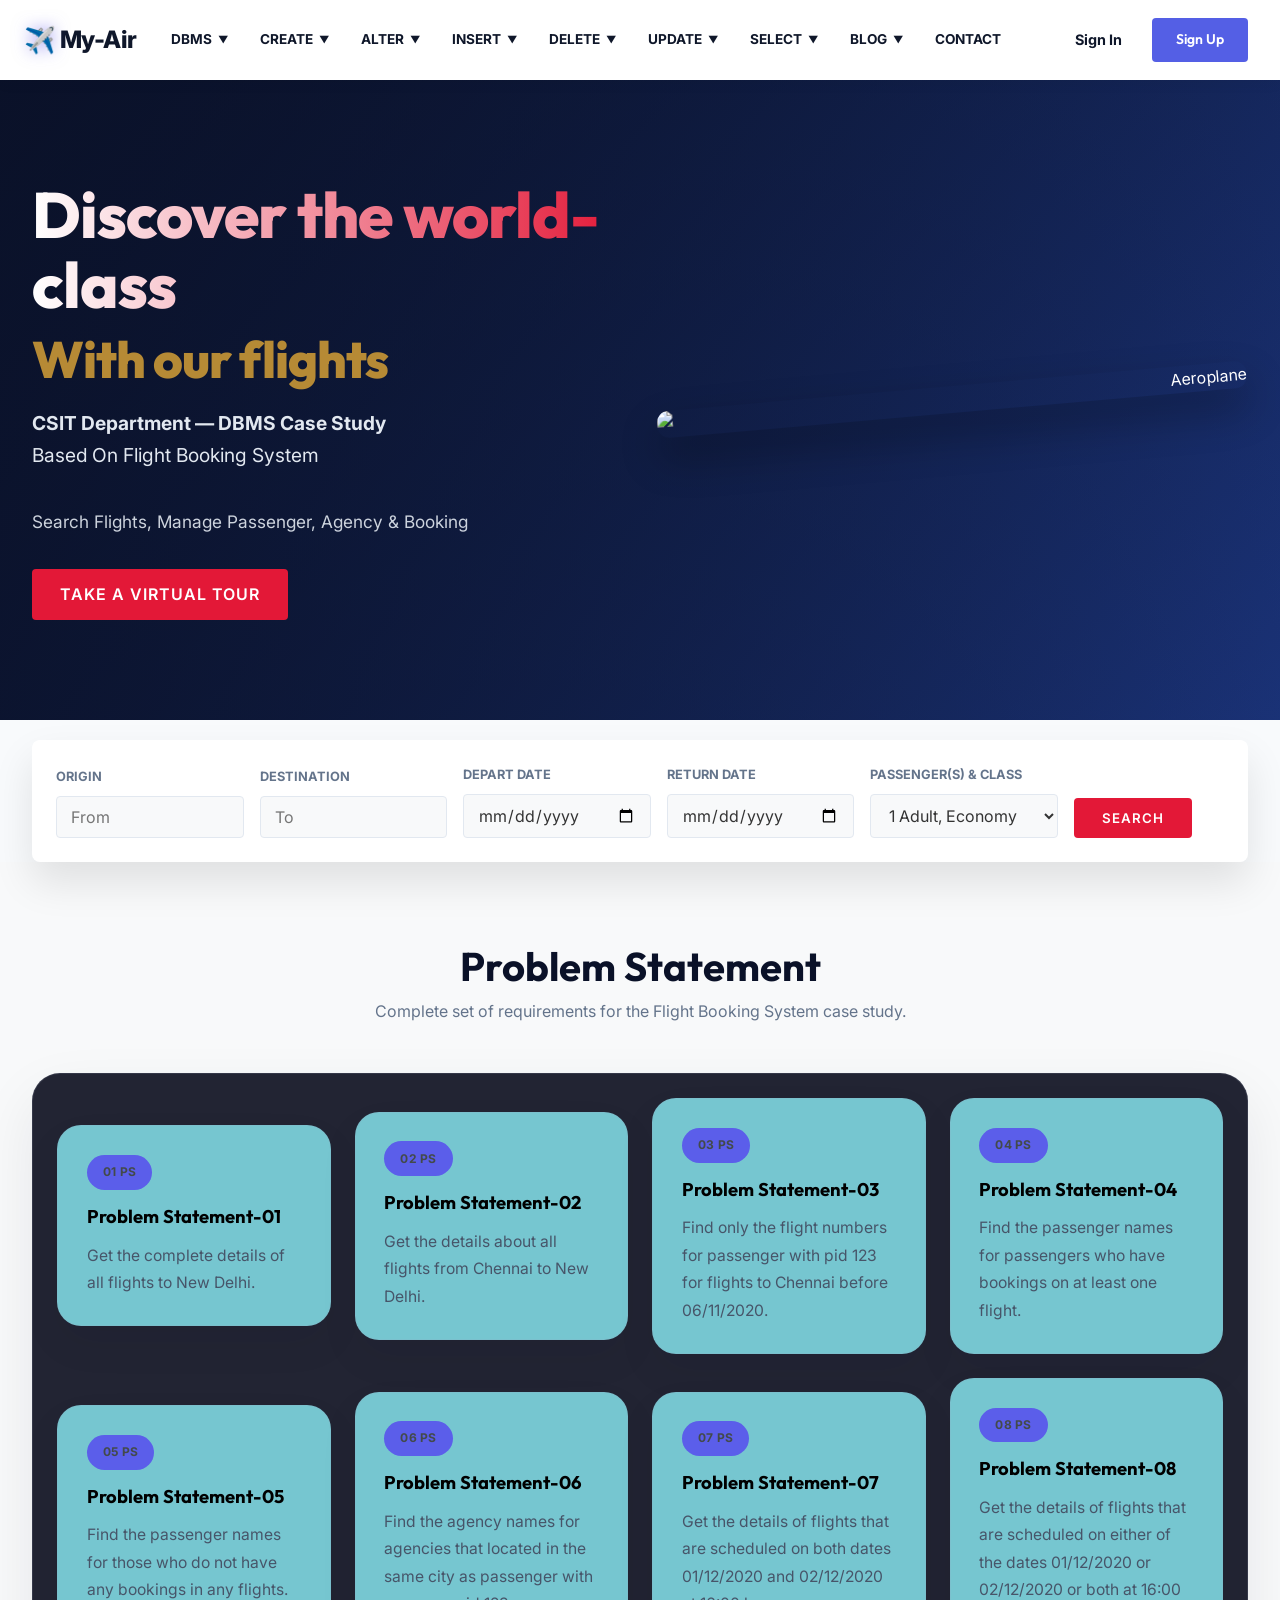
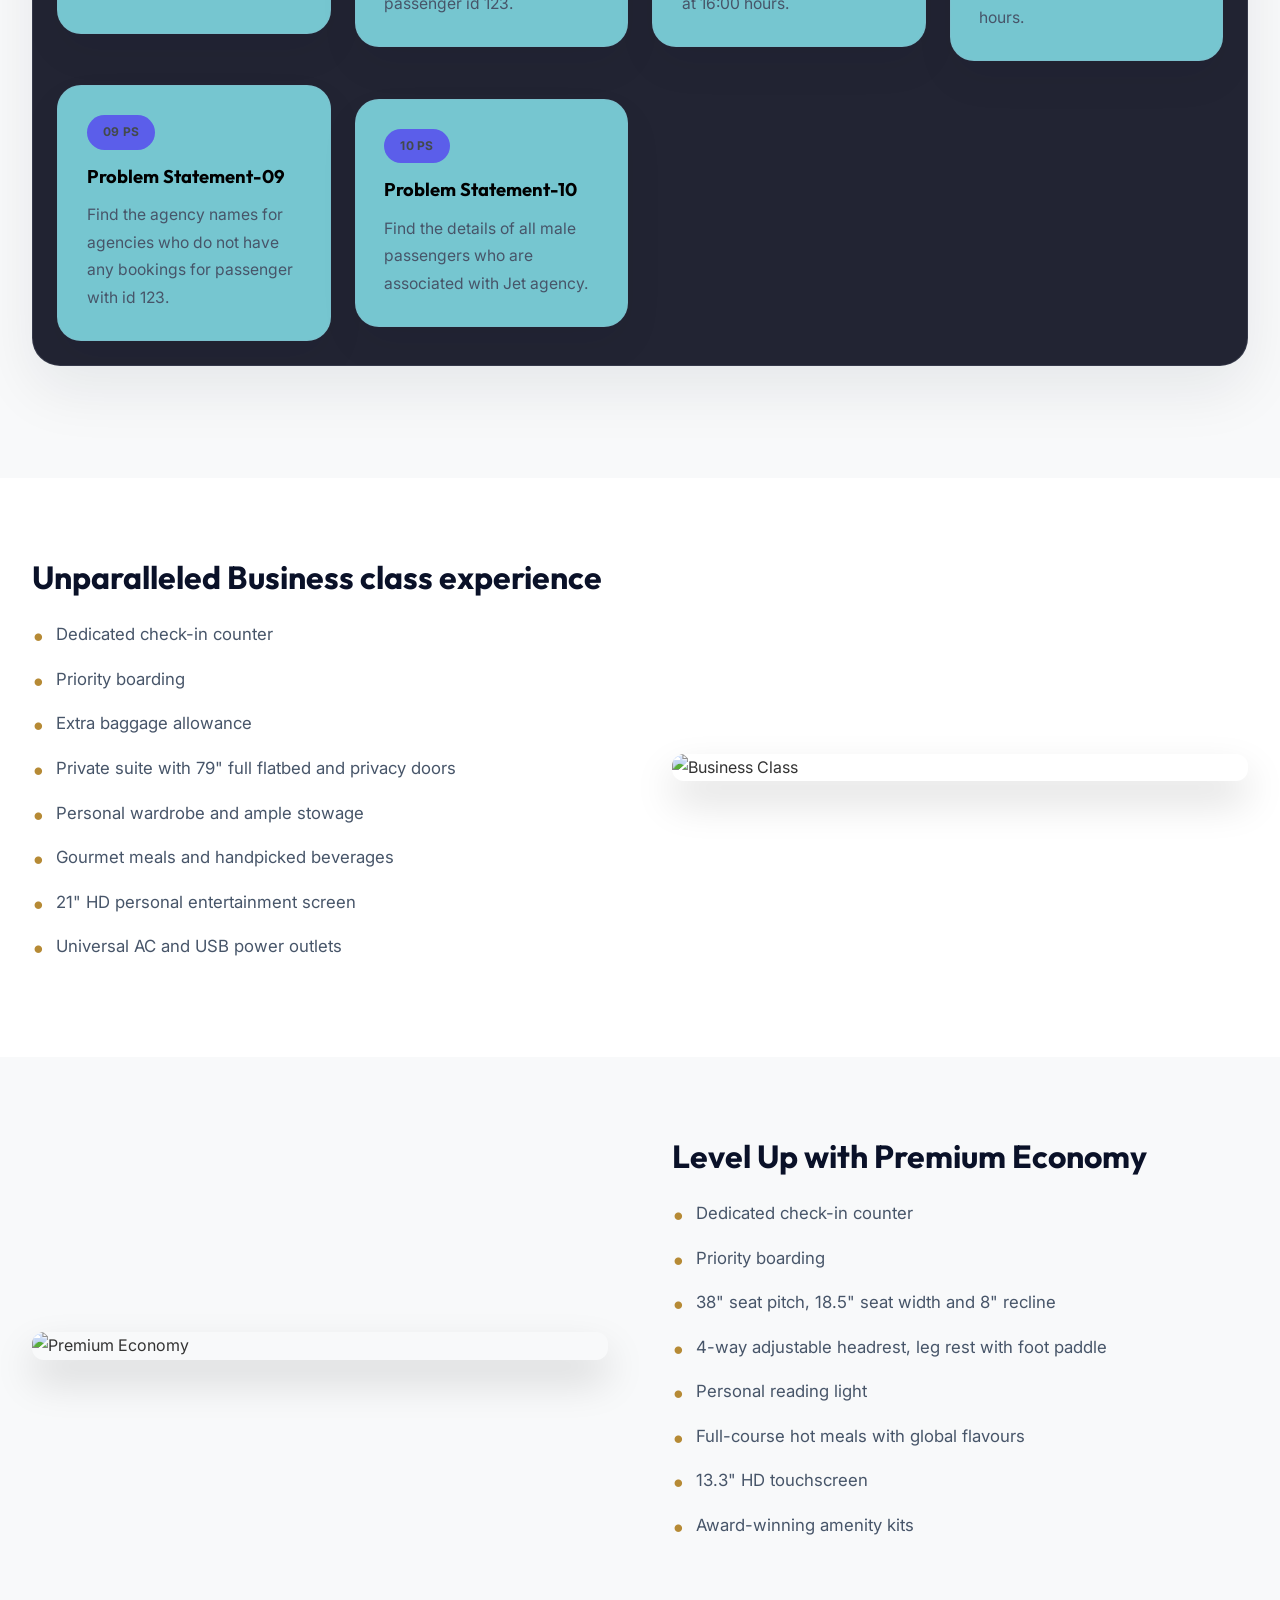
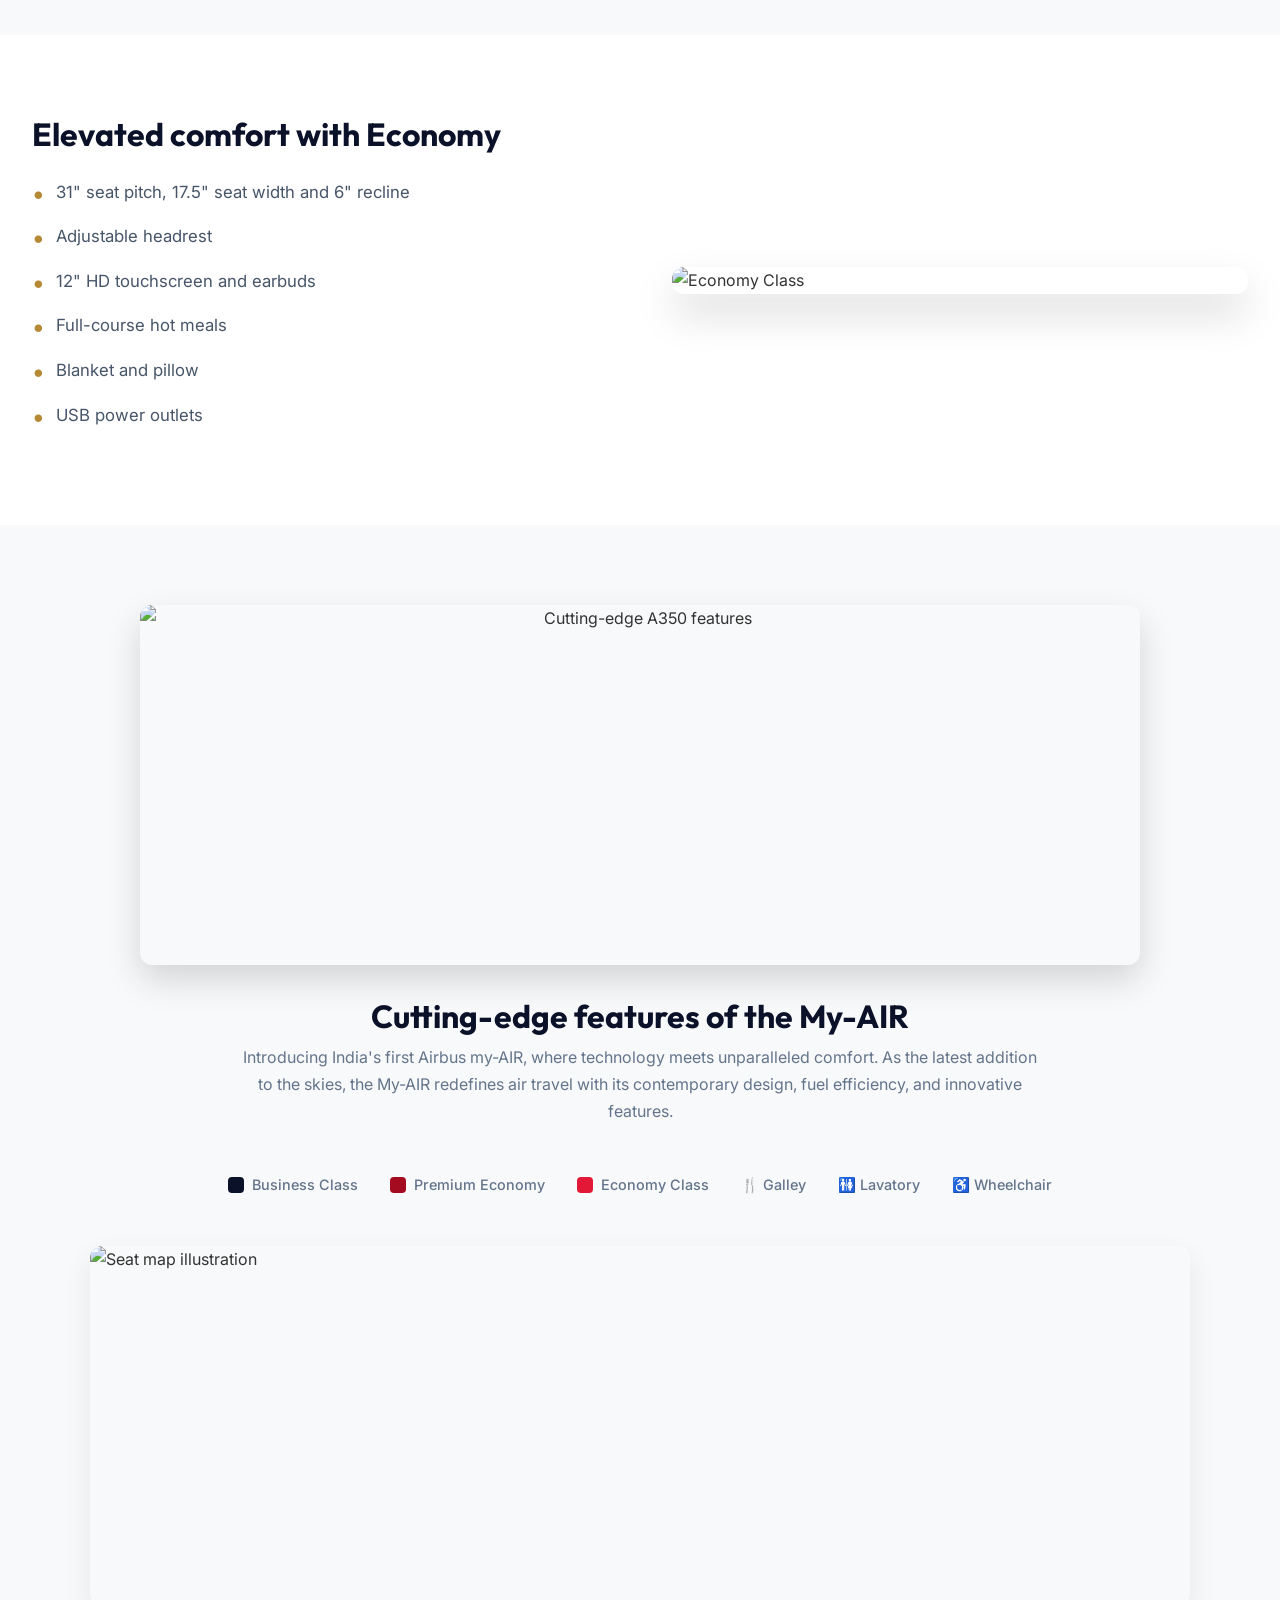
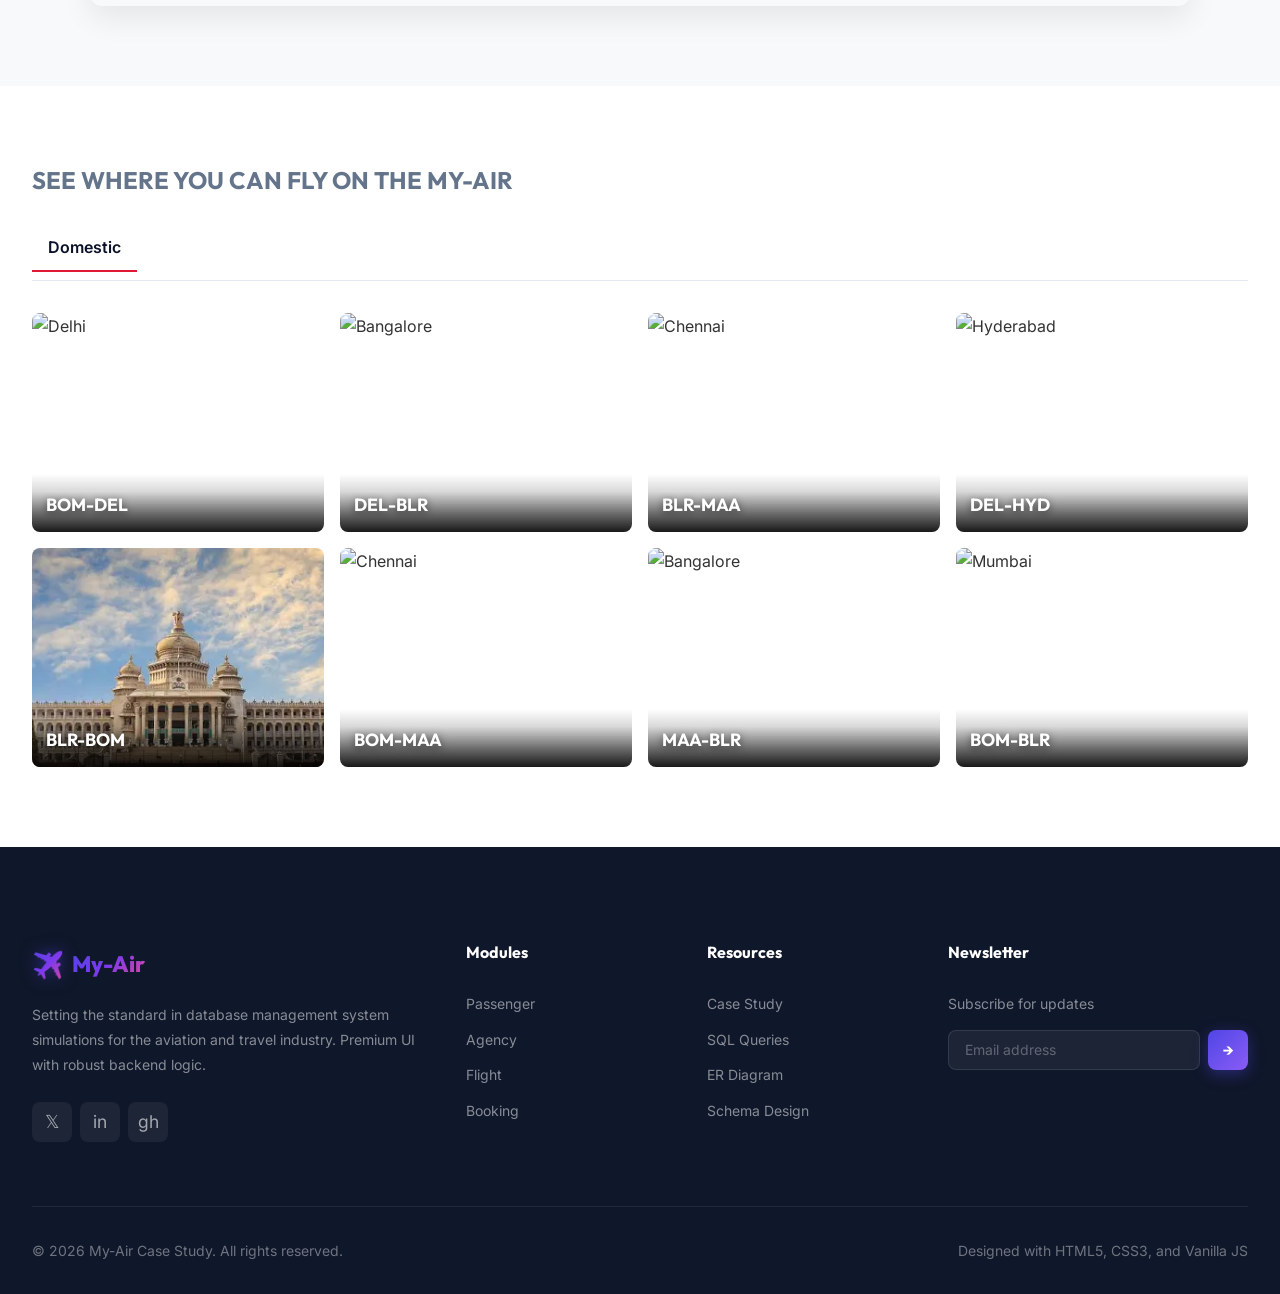
==== commit a30d3042: "Add flight search result display on homepage" ====
--- a/index.html
+++ b/index.html
@@ -161,14 +161,14 @@
     <div class="container">
       <div class="ai-search-widget reveal">
         <form id="flight-search" class="ai-search-form"
-          onsubmit="event.preventDefault(); App.showToast('Searching flights...', 'info')">
+          onsubmit="event.preventDefault(); App.searchFlights()">
           <div class="ai-search-field">
             <label>Origin</label>
             <div style="position: relative; display: flex; align-items: center;">
               <input list="city-options" id="origin-input" placeholder="From" required style="width: 100%;">
               <button type="button" onclick="document.getElementById('origin-input').value = 'Bhopal';"
                 style="position: absolute; right: 10px; background: none; border: none; font-size: 1.1rem; cursor: pointer; color: var(--ai-red);"
-                title="Set common location">📍</button>
+                title="Set common location"></button>
             </div>
           </div>
           <div class="ai-search-field">
@@ -186,15 +186,15 @@
           </datalist>
           <div class="ai-search-field">
             <label>Depart Date</label>
-            <input type="date" required>
+            <input type="date" id="depart-date-input" required>
           </div>
           <div class="ai-search-field">
             <label>Return Date</label>
-            <input type="date">
+            <input type="date" id="return-date-input">
           </div>
           <div class="ai-search-field">
             <label>Passenger(s) & Class</label>
-            <select required>
+            <select id="travel-class-select" required>
               <option value="">1 Adult, Economy</option>
               <option value="PE">1 Adult, Premium Economy</option>
               <option value="BC">1 Adult, Business</option>
@@ -204,6 +204,7 @@
             <button type="submit" class="ai-btn">Search</button>
           </div>
         </form>
+        <div id="flight-search-results" class="flight-search-results hidden"></div>
       </div>
     </div>
   </section>
--- a/css/airindia.css
+++ b/css/airindia.css
@@ -164,6 +164,61 @@
   border-color: var(--ai-red);
   outline: none;
   background: #FFFFFF;
+}
+
+.flight-search-results {
+  margin-top: 1.5rem;
+  padding: 1.5rem;
+  background: #F8FAFF;
+  border: 1px solid #E2E8F0;
+  border-radius: 10px;
+}
+
+.flight-search-results.hidden {
+  display: none;
+}
+
+.search-results-header {
+  font-weight: 700;
+  margin-bottom: 1rem;
+  color: var(--ai-blue);
+}
+
+.search-results-grid {
+  display: grid;
+  gap: 1rem;
+}
+
+.result-card {
+  border-radius: 12px;
+  padding: 1rem;
+  background: #FFFFFF;
+  border: 1px solid #E5E7EB;
+  box-shadow: 0 8px 20px rgba(15, 23, 42, 0.06);
+}
+
+.result-card-top {
+  display: flex;
+  justify-content: space-between;
+  gap: 1rem;
+  align-items: center;
+  margin-bottom: 0.75rem;
+  font-weight: 700;
+}
+
+.result-route {
+  font-size: 1.05rem;
+  margin-bottom: 0.25rem;
+}
+
+.result-date {
+  color: #64748B;
+  font-size: 0.95rem;
+}
+
+.search-results-empty {
+  color: #475569;
+  font-weight: 600;
 }
 
 /* Problem Statements Grid */
